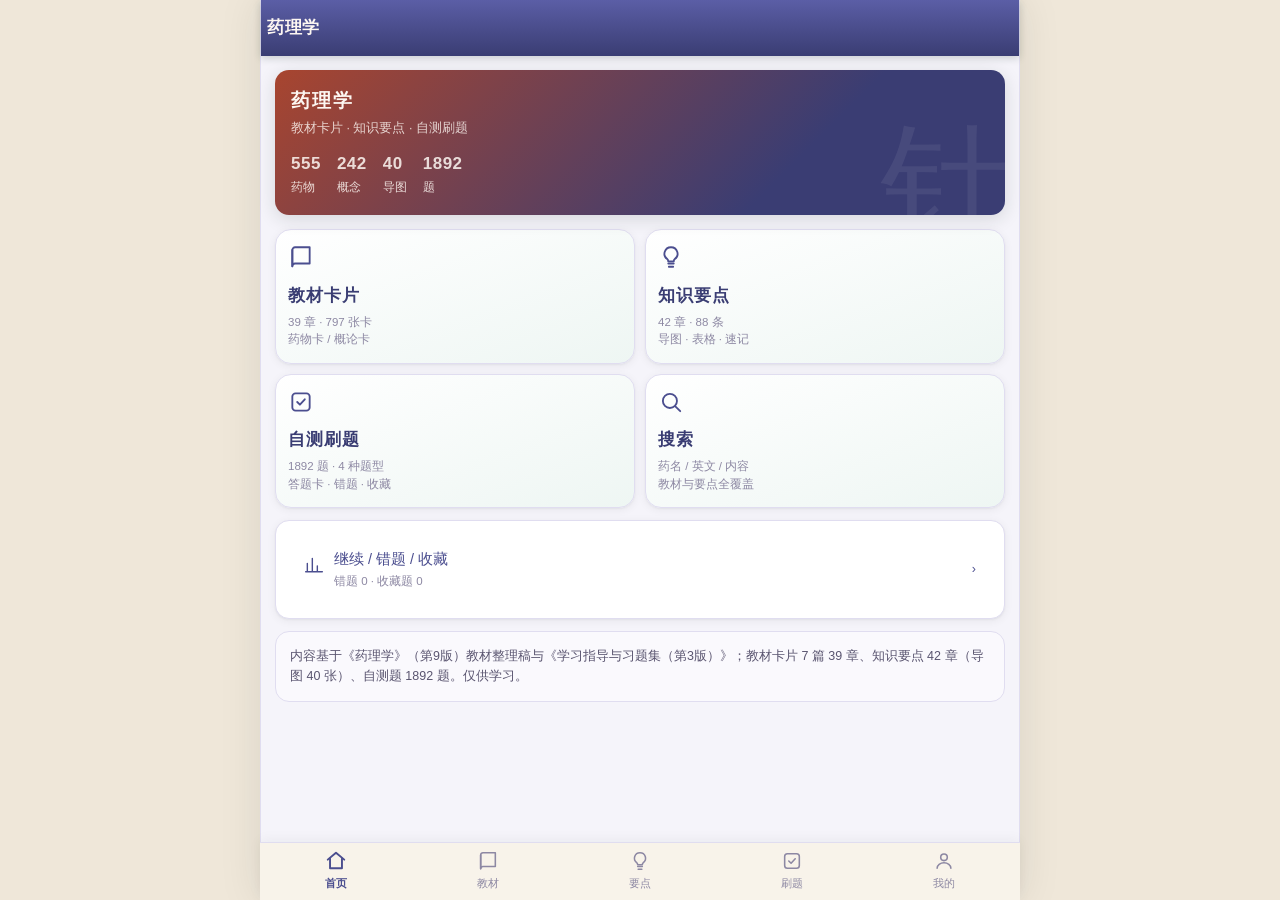
==== index.html @ 5fdecfc0 "药理学 v1.0.0：教材卡片 922 条 + 知识要点（40 导图/41 表）+ 自测刷题 1892 题" ====
<!DOCTYPE html>
<html lang="zh-CN">
<head>
<meta charset="utf-8">
<meta name="viewport" content="width=device-width,initial-scale=1,maximum-scale=1,user-scalable=no,viewport-fit=cover">
<meta name="theme-color" content="#4b4e8f">
<meta name="format-detection" content="telephone=no">
<meta name="description" content="药理学 · 教材卡片 / 知识要点 / 自测刷题（离线可用）">
<title>药理学</title>
<link rel="stylesheet" href="app.css">
<meta name="apple-mobile-web-app-capable" content="yes">
<meta name="apple-mobile-web-app-status-bar-style" content="default">
<meta name="apple-mobile-web-app-title" content="药理学">
<meta name="mobile-web-app-capable" content="yes">
<link rel="manifest" href="manifest.webmanifest">
<link rel="apple-touch-icon" sizes="180x180" href="icons/apple-touch-icon.png">
<link rel="icon" type="image/png" sizes="192x192" href="icons/icon-192.png">
</head>
<body>
<div id="app">
  <header id="hd"></header>
  <main id="main"><div class="empty">载入中…</div></main>
  <nav id="tabbar"></nav>
</div>
<div id="toast" aria-live="polite"></div>
<div id="dialog"></div>
<script src="js/version.js"></script>
<script src="data/material.js"></script>
<script src="data/kp.js"></script>
<script src="data/quiz.js"></script>
<script src="js/core.js"></script>
<script src="js/ui.js"></script>
<script src="js/cards.js"></script>
<script src="js/kpview.js"></script>
<script src="js/quizview.js"></script>
<script src="js/misc.js"></script>
<script src="js/boot.js"></script>
<script>
/* 药理学 · 注册 Service Worker（离线可用；失败不影响已缓存资源） */
(function () {
  if (!('serviceWorker' in navigator)) return;
  window.addEventListener('load', function () {
    navigator.serviceWorker.register('sw.js', { scope: './' }).catch(function () {});
  });
})();
</script>
</body>
</html>
---- app.css ----
/* 中药学 · 宣纸米色 + 赭石棕 主题 */
:root{
  --paper:#f5f4fa; --paper-2:#eceafa; --paper-3:#dcd9ef;
  --card:#ffffff; --card-2:#faf9fd;
  --ink:#221f33; --ink-2:#5a5570; --ink-3:#8d88a3;
  --brown:#4b4e8f; --brown-d:#3a3d73; --brown-l:#9d9fca;
  --red:#a8382f; --red-l:#d08b80;
  --green:#2f7d4e; --green-l:#e4efe4;
  --blue:#4b4e8f; --blue-l:#eeecfa;
  --line:#e0ddf0; --line-2:#cfcbe4;
  --sd:0 1px 2px rgba(27,42,38,.05), 0 2px 10px rgba(27,42,38,.06);
  --sd-2:0 4px 18px rgba(27,42,38,.14);
  --r:14px; --r-s:10px;
  --hd:56px; --tab:58px;
}
*{box-sizing:border-box;-webkit-tap-highlight-color:transparent}
html,body{margin:0;padding:0;height:100%}
body{
  background:var(--paper-2); color:var(--ink);
  font-family:-apple-system,BlinkMacSystemFont,"PingFang SC","Hiragino Sans GB","Microsoft YaHei","Source Han Sans SC",sans-serif;
  font-size:15px; line-height:1.65; -webkit-text-size-adjust:100%;
  overscroll-behavior-y:none;
}
.serif{font-family:"Songti SC","STSong","Noto Serif SC",Georgia,serif}
#app{
  position:relative; max-width:760px; margin:0 auto; min-height:100%;
  background:var(--paper); box-shadow:0 0 40px rgba(27,42,38,.10);
  display:flex; flex-direction:column;
}
/* ---------- 头部 ---------- */
#hd{
  position:sticky; top:0; z-index:30; height:var(--hd);
  display:flex; align-items:center; gap:6px; padding:0 10px 0 6px;
  background:linear-gradient(180deg,#5b5ea6,#3a3d73);
  color:#fdf7f2; box-shadow:0 2px 8px rgba(18,38,32,.20);
  padding-top:env(safe-area-inset-top);
  height:calc(var(--hd) + env(safe-area-inset-top));
}
#hd .hd-title{font-size:17px; font-weight:600; letter-spacing:.5px; flex:1; min-width:0;
  overflow:hidden; text-overflow:ellipsis; white-space:nowrap}
#hd .hd-title small{font-weight:400; opacity:.75; font-size:12px; margin-left:6px}
.hd-btn{
  flex:0 0 auto; height:36px; min-width:36px; padding:0 10px; border:0; border-radius:9px;
  background:rgba(255,255,255,.14); color:#fff; font-size:14px; display:inline-flex;
  align-items:center; justify-content:center; gap:4px; cursor:pointer;
}
.hd-btn:active{background:rgba(255,255,255,.26)}
.hd-btn svg{width:18px;height:18px;fill:none;stroke:currentColor;stroke-width:1.9;stroke-linecap:round;stroke-linejoin:round}
/* ---------- 主体 ---------- */
#main{
  flex:1; padding:14px 14px calc(var(--tab) + env(safe-area-inset-bottom) + 22px);
  min-height:calc(100vh - var(--hd) - var(--tab));
}
#main.has-bar{padding-bottom:calc(var(--tab) + env(safe-area-inset-bottom) + 78px)}
/* ---------- 底部导航 ---------- */
#tabbar{
  position:fixed; left:50%; transform:translateX(-50%); bottom:0; z-index:40;
  width:100%; max-width:760px; height:calc(var(--tab) + env(safe-area-inset-bottom));
  padding-bottom:env(safe-area-inset-bottom);
  display:flex; background:rgba(248,243,234,.97); backdrop-filter:blur(8px);
  border-top:1px solid var(--line); box-shadow:0 -2px 12px rgba(27,42,38,.05);
}
#tabbar a{
  flex:1; display:flex; flex-direction:column; align-items:center; justify-content:center;
  gap:2px; text-decoration:none; color:var(--ink-3); font-size:11px; letter-spacing:.3px;
}
#tabbar a svg{width:22px;height:22px;fill:none;stroke:currentColor;stroke-width:1.7;stroke-linecap:round;stroke-linejoin:round}
#tabbar a.on{color:var(--brown); font-weight:600}
#tabbar a.on svg{stroke-width:2.1}
/* ---------- 通用 ---------- */
svg{flex:0 0 auto; overflow:visible}
.notice .nt svg{width:16px;height:16px;fill:none;stroke:currentColor;stroke-width:1.8;stroke-linecap:round}
.list .li > span svg{width:20px;height:20px;fill:none;stroke:currentColor;stroke-width:1.7;stroke-linecap:round;stroke-linejoin:round}
.btn svg{width:17px;height:17px;fill:none;stroke:currentColor;stroke-width:1.8;stroke-linecap:round;stroke-linejoin:round}
.card{background:var(--card); border:1px solid var(--line); border-radius:var(--r); box-shadow:var(--sd); padding:14px; margin-bottom:12px}
.card.flat{box-shadow:none; background:var(--card-2)}
.row{display:flex; align-items:center; gap:10px}
.row.between{justify-content:space-between}
.row.wrap{flex-wrap:wrap}
.grow{flex:1; min-width:0}
.muted{color:var(--ink-2)}
.dim{color:var(--ink-3)}
.small{font-size:12.5px}
.tiny{font-size:11.5px}
.b{font-weight:600}
.center{text-align:center}
.mt0{margin-top:0}.mt6{margin-top:6px}.mt10{margin-top:10px}.mt14{margin-top:14px}.mt18{margin-top:18px}
.mb0{margin-bottom:0}.mb6{margin-bottom:6px}.mb10{margin-bottom:10px}
.hr{height:1px;background:var(--line);margin:12px 0;border:0}
.empty{padding:44px 16px; text-align:center; color:var(--ink-3); font-size:14px}
.empty .em-ico{font-size:30px; opacity:.5; display:block; margin-bottom:8px}
h1,h2,h3,h4{margin:0 0 8px; line-height:1.35}
h1{font-size:20px}h2{font-size:17px}h3{font-size:15.5px}h4{font-size:14px}
p{margin:0 0 8px}
a{color:var(--brown); text-decoration:none}
/* 按钮 */
.btn{
  display:inline-flex; align-items:center; justify-content:center; gap:5px;
  height:42px; padding:0 18px; border-radius:11px; border:1px solid var(--line-2);
  background:var(--card); color:var(--ink); font-size:15px; font-weight:500;
  cursor:pointer; user-select:none; font-family:inherit;
}
.btn:active{transform:scale(.985); background:var(--card-2)}
.btn.primary{background:linear-gradient(180deg,#5b5ea6,#4b4e8f); border-color:#2f3260; color:#fff}
.btn.primary:active{background:#3a3d73}
.btn.danger{color:var(--red); border-color:#e6c6c0; background:#f8f1f0}
.btn.ghost{background:transparent; border-color:transparent; color:var(--brown)}
.btn.block{width:100%}
.btn.sm{height:34px; padding:0 12px; font-size:13.5px; border-radius:9px}
.btn.xs{height:28px; padding:0 9px; font-size:12.5px; border-radius:8px}
.btn[disabled]{opacity:.45; pointer-events:none}
.btn.on{background:var(--brown); color:#fff; border-color:var(--brown-d)}
/* 标签/胶囊 */
.chip{display:inline-flex; align-items:center; gap:4px; height:26px; padding:0 10px; border-radius:20px;
  background:var(--paper-2); border:1px solid var(--line); color:var(--brown-d); font-size:12.5px}
.chip.solid{background:#eeecfa; border-color:#d3cfe8}
.chip.gray{color:var(--ink-2); background:var(--paper-2)}
.chip.on{background:var(--brown); border-color:var(--brown-d); color:#fff}
.badge{display:inline-block; min-width:18px; height:18px; line-height:18px; padding:0 5px; border-radius:9px;
  background:var(--brown); color:#fff; font-size:11px; text-align:center}
.badge.gray{background:var(--line-2); color:var(--ink-2)}
/* 分段控件 */
.seg{display:flex; background:var(--paper-2); border:1px solid var(--line); border-radius:11px; padding:3px; gap:3px}
.seg button{flex:1; height:36px; border:0; border-radius:8px; background:transparent; color:var(--ink-2);
  font-size:14px; font-family:inherit; cursor:pointer}
.seg button.on{background:var(--card); color:var(--brown-d); font-weight:600; box-shadow:0 1px 4px rgba(90,70,40,.12)}
/* 表单 */
.field{margin-bottom:12px}
.field > label{display:block; font-size:13px; color:var(--ink-2); margin-bottom:5px}
.input, textarea.input{
  width:100%; border:1px solid var(--line-2); border-radius:10px; background:var(--card);
  padding:10px 12px; font-size:15px; color:var(--ink); font-family:inherit; line-height:1.6;
  outline:none; -webkit-appearance:none;
}
.input:focus, textarea.input:focus{border-color:var(--brown-l); box-shadow:0 0 0 3px rgba(63,125,111,.15)}
textarea.input{resize:vertical; min-height:88px}
.searchbox{position:relative}
.searchbox .input{padding-left:38px; height:44px}
.searchbox .s-ico{position:absolute; left:12px; top:12px; width:20px; height:20px;
  fill:none; stroke:var(--ink-3); stroke-width:1.9; stroke-linecap:round}
/* 开关 */
.switch{position:relative; width:46px; height:27px; flex:0 0 auto}
.switch input{position:absolute; opacity:0; width:0; height:0}
.switch .sl{position:absolute; inset:0; background:var(--line-2); border-radius:20px; transition:.18s}
.switch .sl:before{content:""; position:absolute; width:21px; height:21px; left:3px; top:3px;
  background:#fff; border-radius:50%; transition:.18s; box-shadow:0 1px 3px rgba(0,0,0,.18)}
.switch input:checked + .sl{background:var(--brown)}
.switch input:checked + .sl:before{transform:translateX(19px)}
/* 复选 */
.ck{display:inline-flex; align-items:center; gap:7px; cursor:pointer; user-select:none}
.ck input{width:18px; height:18px; accent-color:var(--brown); margin:0}
/* 列表 */
.list{background:var(--card); border:1px solid var(--line); border-radius:var(--r); overflow:hidden}
.list .li{display:flex; align-items:center; gap:10px; padding:13px 14px; border-bottom:1px solid var(--line);
  background:var(--card); cursor:pointer}
.list .li:last-child{border-bottom:0}
.list .li:active{background:var(--card-2)}
.list .li .li-t{flex:1; min-width:0}
.list .li .li-t .t{font-size:15px}
.list .li .li-t .s{font-size:12px; color:var(--ink-3); margin-top:1px}
.list .li .arrow{color:var(--line-2); font-size:18px}
/* 目录 */
.chap{margin-bottom:10px; border:1px solid var(--line); border-radius:var(--r); background:var(--card); overflow:hidden}
.chap-hd{display:flex; align-items:center; gap:9px; padding:12px 13px; cursor:pointer; background:var(--card-2)}
.chap-hd .cn{font-size:15px; font-weight:600; color:var(--brown-d); flex:1}
.chap-hd .caret{width:16px;height:16px;stroke:var(--ink-3);fill:none;stroke-width:2;stroke-linecap:round;stroke-linejoin:round;transition:.16s}
.chap.open .caret{transform:rotate(90deg)}
.chap-bd{display:none; padding:4px 0 8px}
.chap.open .chap-bd{display:block}
.sec{padding:6px 13px 2px}
.sec-t{font-size:12.5px; color:var(--ink-3); padding:5px 0 4px; letter-spacing:.4px}
.dr{display:flex; align-items:center; gap:8px; padding:9px 12px; margin:1px 8px; border-radius:9px; cursor:pointer}
.dr:active{background:var(--paper-2)}
.dr .nm{font-size:15.5px; font-family:"Songti SC","STSong","Noto Serif SC",serif; letter-spacing:.5px}
.dr.attach{padding-left:26px}
.dr.attach .nm{font-size:14.5px; color:var(--ink-2)}
.dr .flags{margin-left:auto; display:flex; gap:5px; align-items:center; font-size:11px; color:var(--ink-3)}
.dr .flag{font-size:11.5px}
.dr.hid .nm{text-decoration:line-through; color:var(--ink-3)}
.dr.sel{background:#efedfb}
.dr .ck input{width:17px;height:17px}
/* 卡片正文 */
.drug-title{display:flex; align-items:baseline; gap:8px; flex-wrap:wrap}
.drug-title .n{font-size:26px; font-family:"Songti SC","STSong","Noto Serif SC",serif; font-weight:600; letter-spacing:2px}
.drug-title .p{font-size:13px; color:var(--ink-3)}
.sec-block{margin-top:14px}
.sec-label{display:flex; align-items:center; gap:7px; font-size:13px; color:var(--brown);
  font-weight:600; letter-spacing:1px; margin-bottom:6px}
.sec-label:before{content:""; width:3px; height:13px; border-radius:2px; background:var(--brown-l)}
.sec-body{font-size:15.5px; line-height:1.85; color:var(--ink)}
.eff-wrap{display:flex; flex-wrap:wrap; gap:7px}
.eff{background:#f7ebe5; border:1px solid #e6cec4; color:#3a3d73; border-radius:8px; padding:4px 10px; font-size:14.5px}
.app-item{margin-bottom:10px}
.app-t{font-weight:600; color:var(--brown-d); font-size:15px; margin-bottom:2px}
.app-d{font-size:14.6px; line-height:1.8; color:var(--ink); text-align:justify}
.app-tail{font-size:14.4px; line-height:1.8; color:var(--ink-2); margin-top:6px; padding-left:10px; border-left:2px solid var(--line)}
.note-inline{background:#fdf8e9; border:1px solid #e8dcb8; border-radius:10px; padding:10px 12px; color:#6b5420; font-size:13.6px}
.tag-row{display:flex; flex-wrap:wrap; gap:6px}
/* 卡片底部操作 */
.act-row{display:grid; grid-template-columns:repeat(5,1fr); gap:8px; margin-top:16px}
.act{display:flex; flex-direction:column; align-items:center; gap:4px; padding:10px 2px; border:1px solid var(--line);
  border-radius:11px; background:var(--card); color:var(--ink-2); font-size:11.5px; cursor:pointer}
.act:active{background:var(--card-2)}
.act svg{width:20px;height:20px;fill:none;stroke:currentColor;stroke-width:1.8;stroke-linecap:round;stroke-linejoin:round}
.act.on{color:var(--brown); border-color:var(--brown-l); background:#f8ede8}
.act.on svg{stroke:var(--brown)}
.act.red{color:var(--red)}
.pager{display:flex; align-items:center; gap:10px; margin-top:14px}
.pager .btn{flex:1}
.pager .pc{font-size:12px; color:var(--ink-3); min-width:74px; text-align:center}
/* 浮动操作条 */
.fbar{position:fixed; left:50%; transform:translateX(-50%); bottom:calc(var(--tab) + env(safe-area-inset-bottom));
  width:100%; max-width:760px; z-index:35; padding:8px 12px;
  background:rgba(248,243,234,.98); border-top:1px solid var(--line); box-shadow:0 -3px 12px rgba(70,35,20,.07);
  display:flex; gap:8px; align-items:center}
/* 练习 */
.qhead{display:flex; align-items:center; gap:10px; margin-bottom:12px}
.progress{flex:1; height:7px; border-radius:6px; background:var(--paper-3); overflow:hidden}
.progress i{display:block; height:100%; background:linear-gradient(90deg,#d08b6f,#9e3d2f); border-radius:6px; transition:.2s}
.pbar-txt{font-size:12px; color:var(--ink-2); min-width:56px; text-align:right}
.qname{font-size:30px; font-family:"Songti SC","STSong","Noto Serif SC",serif; letter-spacing:3px; text-align:center; margin:10px 0 4px}
.qmeta{text-align:center; font-size:12.5px; color:var(--ink-3); margin-bottom:14px}
.ansbox{background:#f8f1e2; border:1px dashed var(--line-2); border-radius:12px; padding:12px 14px}
.ansbox.ok{background:var(--green-l); border-color:#b9d8bb}
.ansbox .al{font-size:12px; color:var(--green); font-weight:600; margin-bottom:6px; letter-spacing:.5px}
.opt{display:flex; gap:10px; align-items:flex-start; padding:12px 13px; border:1px solid var(--line);
  border-radius:11px; background:var(--card); margin-bottom:9px; cursor:pointer; font-size:15px; line-height:1.6}
.opt:active{background:var(--card-2)}
.opt .oi{flex:0 0 auto; width:22px; height:22px; border-radius:50%; border:1.6px solid var(--line-2);
  color:var(--ink-3); font-size:12.5px; display:flex; align-items:center; justify-content:center; margin-top:1px}
.opt.sel{border-color:var(--brown); background:#f8ebe6}
.opt.sel .oi{background:var(--brown); border-color:var(--brown); color:#fff}
.opt.right{border-color:#86c49a; background:var(--green-l)}
.opt.right .oi{background:var(--green); border-color:var(--green); color:#fff}
.opt.wrong{border-color:#d9a79f; background:#fbf1ef}
.opt.wrong .oi{background:var(--red); border-color:var(--red); color:#fff}
.opt.lock{pointer-events:none}
.opt .ot{flex:1}
/* 首页 */
.hero{position:relative; overflow:hidden; border-radius:var(--r); padding:18px 16px;
  background:linear-gradient(135deg,#a8452f,#3a3d73 70%); color:#fdf7f2; box-shadow:var(--sd-2); margin-bottom:14px}
.hero:after{content:"针"; position:absolute; right:-6px; bottom:-34px; font-size:130px;
  font-family:"Songti SC","STSong",serif; color:rgba(255,255,255,.07); line-height:1}
.hero h1{font-size:19px; letter-spacing:2px; margin-bottom:4px; font-family:"Songti SC","STSong",serif}
.hero p{font-size:12.5px; opacity:.8; margin:0}
.hero .mini{margin-top:12px; display:flex; gap:16px; font-size:11.5px; opacity:.85}
.hero .mini b{display:block; font-size:17px; font-weight:600; opacity:1; letter-spacing:.5px}
.notice{background:#eef6f3; border:1px solid #d3cfe8; border-radius:var(--r); padding:12px 14px; margin-bottom:14px}
.notice .nt{display:flex; align-items:center; gap:6px; font-size:12.5px; color:#3a3d73; font-weight:600; margin-bottom:5px}
.notice .nb{font-size:13.2px; color:#3b3660; line-height:1.7}
.grid2{display:grid; grid-template-columns:1fr 1fr; gap:10px}
.tile{position:relative; background:var(--card); border:1px solid var(--line); border-radius:13px;
  padding:14px 13px; box-shadow:var(--sd); cursor:pointer; overflow:hidden}
.tile:active{background:var(--card-2)}
.tile .tt{font-size:15.5px; font-weight:600; color:var(--brown-d)}
.tile .ts{font-size:11.8px; color:var(--ink-3); margin-top:3px}
.tile .ti{position:absolute; right:10px; top:12px; font-size:20px; opacity:.35}
.stat-row{display:flex; gap:8px; margin-bottom:14px}
.stat{flex:1; background:var(--card); border:1px solid var(--line); border-radius:11px; padding:10px 6px; text-align:center}
.stat b{display:block; font-size:18px; color:var(--brown-d); letter-spacing:.5px}
.stat span{font-size:11px; color:var(--ink-3)}
/* 弹窗 */
#dialog{position:fixed; inset:0; z-index:80; display:none; align-items:center; justify-content:center;
  background:rgba(40,22,14,.46); padding:24px}
#dialog.on{display:flex}
.dlg{width:100%; max-width:340px; background:var(--card); border-radius:16px; box-shadow:0 12px 40px rgba(18,34,29,.32);
  padding:20px 18px 14px; animation:pop .16s ease-out}
@keyframes pop{from{transform:scale(.94); opacity:.4}to{transform:scale(1); opacity:1}}
.dlg h3{font-size:16.5px; margin-bottom:8px; color:var(--brown-d)}
.dlg .dtxt{font-size:14px; color:var(--ink-2); line-height:1.7; margin-bottom:14px; white-space:pre-wrap}
.dlg .dact{display:flex; gap:8px}
.dlg .dact .btn{flex:1; height:40px; font-size:14.5px}
#toast{position:fixed; left:50%; bottom:calc(var(--tab) + env(safe-area-inset-bottom) + 26px);
  transform:translateX(-50%) translateY(10px); z-index:90; background:rgba(52,26,18,.93); color:#fff;
  font-size:13.5px; padding:9px 16px; border-radius:20px; opacity:0; transition:.2s; pointer-events:none;
  max-width:82%; text-align:center}
#toast.on{opacity:1; transform:translateX(-50%) translateY(0)}
/* 打赏 */
.tip-text{font-size:15.5px; line-height:2; color:#5b4630; text-align:justify;
  background:#fbf5e8; border:1px solid #e8d9bb; border-radius:var(--r); padding:16px 15px}
.qr-wrap{margin-top:16px; text-align:center}
.qr-wrap img{width:min(78%,320px); border-radius:12px; border:1px solid var(--line); background:#fff; box-shadow:var(--sd)}
/* 折叠段 */
.acc{border:1px solid var(--line); border-radius:var(--r); background:var(--card); margin-bottom:10px; overflow:hidden}
.acc-hd{display:flex; align-items:center; gap:8px; padding:12px 13px; cursor:pointer; background:var(--card-2); font-size:14.5px; font-weight:600; color:var(--brown-d)}
.acc-bd{display:none; padding:12px 14px; font-size:14.4px; line-height:1.85; color:var(--ink)}
.acc.open .acc-bd{display:block}
@media (min-width:761px){
  body{background:#efe7d9}
  #app{border-left:1px solid var(--line); border-right:1px solid var(--line)}
}

/* 卡片分页阅读 */
.cpager{display:flex; align-items:center; gap:8px; background:var(--paper-2); border:1px solid var(--line);
  border-radius:10px; padding:6px 8px; margin-top:14px}
.cpager .cpt{flex:1; text-align:center; font-size:12px; color:var(--ink-2)}

/* ===== 方剂学专有样式 ===== */
.act-row.six{grid-template-columns:repeat(3,1fr)}
.fx-compo{font-size:15.5px; line-height:1.9; color:var(--ink)}
.fx-song{font-family:"Songti SC","STSong","Noto Serif SC",serif; font-size:16.5px; line-height:1.95; color:#3a3d73;
  background:#eef6f3; border:1px dashed #d3cfe8; border-radius:10px; padding:10px 12px}
.fx-func{font-size:15px; color:#3a3d73; font-weight:600}
.fx-ind{font-size:15px; line-height:1.85; margin-bottom:6px}
.fx-apply{font-size:14.4px; line-height:1.85; color:var(--ink-2); margin-bottom:6px}
.fx-role{display:flex; gap:10px; margin-bottom:10px; align-items:flex-start}
.fx-badge{flex:0 0 auto; width:26px; height:26px; border-radius:8px; background:#eeecfa; color:#3a3d73;
  font-weight:700; font-size:14px; display:flex; align-items:center; justify-content:center; border:1px solid #d3cfe8}
.fx-role-body{flex:1; min-width:0}
.fx-line{font-size:14.6px; line-height:1.85; margin-bottom:4px}
.fx-line b{color:#3a3d73; font-weight:600}
.fx-peiwu,.fx-zongkuo{color:var(--ink-2); padding-left:10px; border-left:2px solid var(--line)}
.fx-tag{display:inline-block; font-size:11.5px; color:#3a3d73; background:#eeecfa; border-radius:6px;
  padding:0 6px; margin-right:6px; border:1px solid #d3cfe8}
.fx-note{font-size:13.8px; color:#7a5a2e; background:#fdf8e9; border:1px solid #e8dcb8; border-radius:9px; padding:9px 11px; line-height:1.75}
.fx-plain{margin-top:8px}
.fx-diff{font-size:14.5px; line-height:1.85; color:var(--ink); margin-bottom:8px}
.fx-diffbox{margin-bottom:12px; padding-bottom:10px; border-bottom:1px dashed var(--line)}
.fx-diffbox:last-child{border-bottom:0; padding-bottom:0; margin-bottom:0}
.fx-difftt{font-weight:600; color:#3a3d73; font-size:14.8px; margin-bottom:3px}
.fx-difftx{font-size:14.2px; line-height:1.82; color:var(--ink)}
.tc-sub{margin-bottom:16px; padding-bottom:12px; border-bottom:1px dashed var(--line)}
.tc-sub:last-child{border-bottom:0}
.tc-sub-hd{font-size:14.5px; font-weight:600; color:#3a3d73; margin-bottom:8px}
.opt-chip{display:inline-flex; align-items:center; height:38px; padding:0 14px; margin:0 8px 8px 0;
  border:1px solid var(--line); border-radius:10px; background:var(--card); color:var(--ink); font-size:14.5px; cursor:pointer}
.opt-chip.sel{border-color:var(--brown); background:#f8ebe6; color:#3a3d73; font-weight:600}
.opt-chip.right{border-color:#86c49a; background:var(--green-l); color:#245c3b}
.opt-chip.wrong{border-color:#d9a79f; background:#fbf1ef; color:#8a3b3b}
.opt-chip.lock{pointer-events:none}
.cmp-slot{border:1px dashed var(--line-2); border-radius:12px; padding:12px 14px; background:var(--card); margin-bottom:10px}
.cmp-slot .cs-t{font-size:12px; color:var(--ink-3); margin-bottom:6px}
.cmp-slot .cs-n{font-size:18px; font-family:"Songti SC","STSong",serif; color:#3a3d73; font-weight:600}
.cmp-sel{width:100%; margin-top:8px; height:42px; border:1px solid var(--line-2); border-radius:10px;
  background:var(--card); font-size:15px; padding:0 10px; color:var(--ink); font-family:inherit}
.cmp-res{margin-top:6px}
.cmp-sec{margin-bottom:12px}
.cmp-lab{font-size:12.5px; color:var(--ink-3); margin-bottom:6px; letter-spacing:.4px}

/* ===== 首页公告折叠 ===== */
.notice .nt{cursor:pointer; user-select:none}
.notice .nb{display:none}
.notice.open .nb{display:block; margin-top:6px}
.notice .ann-tog{font-size:12px; color:var(--ink-3); font-weight:400; margin-left:auto}
.notice .ann-caret{display:inline-flex; width:14px; height:14px; margin-left:4px; transition:transform .18s}
.notice .ann-caret svg{width:14px; height:14px; stroke:var(--ink-3)}
.notice.open .ann-caret{transform:rotate(90deg)}

/* ===== 组成对比：可搜索选择 ===== */
.cmp-slot.on{border-color:var(--brown); box-shadow:0 0 0 3px rgba(63,125,111,.10)}
.cs-pick{display:flex; align-items:center; gap:10px; margin-top:6px; cursor:pointer}
.cs-pick .cs-n{font-size:17px; font-family:"Songti SC","STSong",serif; color:#3a3d73; font-weight:600; flex:1; min-width:0;
  overflow:hidden; text-overflow:ellipsis; white-space:nowrap}
.cs-pick .cs-btn{flex:0 0 auto; font-size:12.5px; color:var(--ink-3); border:1px solid var(--line-2);
  border-radius:8px; padding:3px 9px; background:var(--card)}
.cs-pick:active .cs-btn{border-color:var(--brown-l)}
.pick-list{max-height:52vh; overflow:auto; -webkit-overflow-scrolling:touch; border:1px solid var(--line);
  border-radius:12px; background:var(--card)}
.pick-item{display:flex; align-items:center; gap:8px; padding:11px 13px; border-bottom:1px solid var(--line); cursor:pointer}
.pick-item:last-child{border-bottom:0}
.pick-item:active{background:var(--paper-2)}
.pick-item .pi-n{font-size:15.5px; color:var(--ink); font-family:"Songti SC","STSong",serif; font-weight:600; flex:0 0 auto; max-width:62%;
  overflow:hidden; text-overflow:ellipsis; white-space:nowrap}
.pick-item .pi-s{font-size:12px; color:var(--ink-3); flex:1; min-width:0; overflow:hidden; text-overflow:ellipsis; white-space:nowrap; text-align:right}

/* =================================================================
 *  中医内科学：5 页卡片 / 表格 / 练习 / 首页（2026-11-21）
 * ================================================================= */
.card-main{padding:12px 12px 10px}
.ct-hd{display:flex;align-items:baseline;gap:8px;margin:2px 2px 8px;flex-wrap:wrap}
.ct-name{font-family:"Songti SC","STSong","Noto Serif SC",serif;font-size:21px;font-weight:700;color:var(--brown-d);letter-spacing:1px}
.ct-sub{font-size:12px;color:var(--ink-3)}
.pg-tabs{display:flex;gap:4px;overflow-x:auto;-webkit-overflow-scrolling:touch;padding:2px 0 8px;border-bottom:1px solid var(--line)}
.pg-tab{flex:0 0 auto;display:inline-flex;align-items:center;gap:4px;border:1px solid var(--line);background:var(--card-2);color:var(--ink-2);border-radius:20px;padding:5px 9px;font-size:11.5px;cursor:pointer;font:inherit}
.pg-tab.on{background:var(--brown);border-color:var(--brown-d);color:#fff;font-weight:600}
.pg-i{width:16px;height:16px;border-radius:50%;background:rgba(0,0,0,.06);display:inline-flex;align-items:center;justify-content:center;font-size:10.5px}
.pg-tab.on .pg-i{background:rgba(255,255,255,.22)}
.ct-body{padding-top:6px}
.sec{margin:4px 0 14px}
.sec-h{font-size:14px;font-weight:700;color:var(--brown-d);margin:0 0 6px;padding-left:8px;border-left:3px solid var(--brown-l)}
.rich p{margin:0 0 8px}
.rich-b{font-weight:700;color:var(--brown-d);margin:10px 0 4px;font-size:14.5px}
.rich-ul{margin:4px 0 10px;padding-left:20px}
.rich-ul li{margin:2px 0}
.rich-ol{margin:4px 0 10px}
.ol-i{display:flex;gap:6px;margin:3px 0}
.ol-n{flex:0 0 auto;color:var(--brown);font-weight:600;min-width:18px}
.rich blockquote{margin:8px 0;padding:8px 12px;border-left:3px solid var(--brown-l);background:var(--card-2);color:var(--ink-2);font-size:13.5px;border-radius:0 8px 8px 0}
.rich-h{font-weight:700;color:var(--brown-d);margin:12px 0 6px;font-size:15px}
.rich-h.lv6{font-size:14px;margin-left:4px;padding-left:8px;border-left:3px solid var(--line-2)}
/* 表格：窄屏横向滚动，单元格自动换行（不得截断） */
.tbl-wrap{overflow-x:auto;-webkit-overflow-scrolling:touch;margin:6px 0 10px;border:1px solid var(--line);border-radius:10px}
.tbl-cap{font-size:12.5px;color:var(--ink-2);margin:10px 0 4px;font-weight:600}
.rich table{width:100%;border-collapse:collapse;font-size:12.5px;line-height:1.55}
.rich th,.rich td{border:1px solid var(--line);padding:6px 8px;text-align:left;vertical-align:top;white-space:normal;word-break:break-word}
.rich th{background:var(--card-2);color:var(--ink);font-weight:600}
.rich td.fc{background:#fdfcff;font-weight:600}
.rich tbody tr:nth-child(even) td{background:#fbfaff}
.rich th:empty:before{content:"\00a0"}
.fl{color:var(--brown-d);font-weight:600}
/* 证治分类 */
.syn{border:1px solid var(--line);border-radius:11px;margin:8px 0;overflow:hidden;background:var(--card)}
.syn-h{display:flex;align-items:center;gap:8px;padding:8px 10px;background:var(--card-2)}
.syn-n{width:20px;height:20px;border-radius:6px;background:var(--brown);color:#fff;font-size:11.5px;display:inline-flex;align-items:center;justify-content:center;flex:0 0 auto}
.syn-t{font-weight:600;color:var(--brown-d);font-size:14.5px}
.syn-b{padding:8px 10px 2px}
.syn-b p{margin:0 0 6px;font-size:13.5px;line-height:1.7}
.syn-b .fj{color:var(--ink-2);font-size:12.8px;background:var(--card-2);padding:7px 9px;border-radius:8px}
.grp{margin:14px 2px 4px;font-weight:700;color:var(--brown-d);font-size:13.5px;padding-left:8px;border-left:3px solid var(--brown)}
/* 附病入口 */
.att-list{display:flex;flex-direction:column;gap:6px}
.att-link{display:flex;align-items:center;justify-content:space-between;border:1px solid var(--line);border-radius:10px;padding:10px 12px;text-decoration:none;color:var(--ink);background:var(--card-2)}
.att-link .at-nm{font-weight:600}
.at-go{color:var(--brown);font-size:12.5px}
/* 页内翻页 + 病证切换 */
.pager{display:flex;align-items:center;gap:10px;margin-top:10px;padding-top:10px;border-top:1px dashed var(--line)}
.pager .btn{flex:1}
.pg-now{font-size:12px;color:var(--ink-3);min-width:80px;text-align:center}
.pager-row{display:flex;gap:8px;margin:10px 2px 0}
.pager-row .btn{flex:1;height:40px}
/* 卡片内面板（笔记/收藏/编辑/隐藏，非弹窗） */
.panel{border:1px solid var(--line-2);border-radius:12px;background:var(--card-2);padding:10px;margin-top:10px}
.p-hd{display:flex;align-items:center;justify-content:space-between;font-weight:700;color:var(--brown-d);margin-bottom:8px}
.p-ft{display:flex;gap:8px;justify-content:flex-end;margin-top:8px}
.textarea{width:100%;min-height:96px;border:1px solid var(--line-2);border-radius:10px;padding:9px 10px;font:inherit;font-size:13.5px;line-height:1.6;background:var(--card);color:var(--ink);resize:vertical;box-sizing:border-box}
.textarea:focus{outline:none;border-color:var(--brown-l);box-shadow:0 0 0 3px rgba(63,125,111,.12)}
.ef{margin:0 0 8px}
.ef label{display:block;font-size:12px;color:var(--ink-3);margin:0 0 3px}
.ef .input{width:100%}
.sy-ed{border:1px solid var(--line);border-radius:10px;padding:6px 8px;margin:6px 0;background:var(--card)}
.sy-ed summary{cursor:pointer;font-weight:600;font-size:13px;color:var(--brown-d)}
.chip.cn-chip{margin-left:6px;height:20px;font-size:11px;padding:0 6px}
/* 首页公告（默认折叠） */
.announce{background:var(--card);border:1px solid var(--line);border-radius:var(--r);margin-bottom:12px;overflow:hidden}
.ann-hd{display:flex;align-items:center;gap:8px;width:100%;border:0;background:var(--card-2);padding:11px 13px;cursor:pointer;font:inherit}
.ann-ic{width:20px;height:20px;border-radius:6px;background:var(--brown);color:#fff;font-size:11px;display:inline-flex;align-items:center;justify-content:center}
.ann-t{font-weight:600;color:var(--brown-d);flex:1;text-align:left;font-size:14px}
.ann-x{font-size:12px;color:var(--ink-3)}
.ann-bd{display:none;padding:10px 13px 12px}
.announce.open .ann-bd{display:block}
.ann-i{display:flex;gap:6px;font-size:13px;color:var(--ink-2);line-height:1.65;margin:4px 0}
.ann-no{color:var(--brown);font-weight:600}
/* 首页入口 */
.entry-grid{display:grid;grid-template-columns:repeat(3,1fr);gap:8px;margin-bottom:12px}
.entry{display:flex;flex-direction:column;align-items:flex-start;gap:2px;background:var(--card);border:1px solid var(--line);border-radius:12px;padding:11px 10px;text-decoration:none;color:var(--ink)}
.entry:active{background:var(--card-2)}
.e-ic svg{width:20px;height:20px;fill:none;stroke:var(--brown);stroke-width:1.8;stroke-linecap:round;stroke-linejoin:round}
.e-t{font-size:13.5px;font-weight:600}
.e-s{font-size:10.5px;color:var(--ink-3);line-height:1.4}
/* 练习：首页 tile / 设置 / 默写 / 选择题 */
.tile-grid{display:grid;grid-template-columns:1fr 1fr;gap:10px;margin-bottom:12px}
.tile-grid .tile{padding:14px 12px;text-decoration:none;color:var(--ink);display:block}
.tile .t-ic{font-size:20px;color:var(--brown);margin-bottom:4px}
.tile .t-t{font-size:14.5px;font-weight:600;color:var(--brown-d)}
.tile .t-s{font-size:11.5px;color:var(--ink-3);margin-top:2px;line-height:1.5}
.pick-list{max-height:300px;overflow:auto;border:1px solid var(--line);border-radius:10px;padding:4px 0}
.pick{display:flex;align-items:center;gap:8px;padding:7px 10px;border-bottom:1px solid var(--line);font-size:14px;cursor:pointer}
.pick:last-child{border-bottom:0}
.pick input{width:17px;height:17px}
.pick .pk-nm{flex:1}
.sub-h{font-weight:700;color:var(--brown-d);margin:12px 0 6px;font-size:14px}
.mo-ta{min-height:110px}
.mo-syn{border:1px solid var(--line);border-radius:10px;padding:8px 10px;margin:8px 0;background:var(--card-2)}
.mo-syn-h{font-weight:600;color:var(--brown-d);margin-bottom:6px;font-size:13px}
.mo-row{display:flex;align-items:center;gap:8px;margin:5px 0}
.mo-row label{flex:0 0 62px;font-size:12.5px;color:var(--ink-2)}
.mo-row .input{flex:1}
.ans-box{margin-top:12px;border:1px solid var(--line-2);border-radius:12px;padding:10px;background:var(--card-2)}
.ans-h{font-weight:700;color:var(--brown-d);margin-bottom:6px}
.ans-sec{margin:6px 0}
.ans-t{font-weight:600;color:var(--ink);margin:6px 0 4px}
.ans-syn{border-top:1px dashed var(--line);padding:6px 0}
.as-nm{font-weight:600;color:var(--brown-d)}
.as-row{font-size:13px;line-height:1.6}
.as-more{margin-top:4px}
.as-more summary{cursor:pointer;font-size:12px;color:var(--brown)}
.q{border:1px solid var(--line);border-radius:11px;padding:10px;margin:10px 0;background:var(--card)}
.q-hd{display:flex;align-items:center;gap:8px;margin-bottom:6px;flex-wrap:wrap}
.q-nm{font-weight:700;color:var(--brown-d);font-size:15px}
.q-tag{display:inline-block;font-size:10.5px;color:#fff;background:var(--brown);border-radius:6px;padding:1px 6px;margin-right:6px;vertical-align:1px}
.q-stem{font-size:13.8px;line-height:1.65;margin-bottom:8px}
.q-quote{color:var(--ink-2)}
.q-opts{display:flex;flex-direction:column;gap:6px}
.q-opt{display:flex;gap:8px;align-items:flex-start;text-align:left;border:1px solid var(--line);border-radius:9px;background:var(--card);padding:8px 10px;font:inherit;font-size:13.3px;line-height:1.55;cursor:pointer;color:var(--ink)}
.q-opt[disabled]{opacity:.92;cursor:default}
.q-opt.chosen{border-color:var(--brown);background:#eef4f9}
.q-opt.right{border-color:var(--green);background:#eef7f0}
.q-opt.wrong{border-color:var(--red);background:#fbf1f0}
.q-lt{flex:0 0 auto;width:18px;height:18px;border-radius:50%;background:var(--card-2);border:1px solid var(--line-2);font-size:11px;display:inline-flex;align-items:center;justify-content:center;color:var(--ink-2)}
.q-opt.chosen .q-lt{background:var(--brown);border-color:var(--brown);color:#fff}
.q-opt.right .q-lt{background:var(--green);border-color:var(--green);color:#fff}
.q-opt.wrong .q-lt{background:var(--red);border-color:var(--red);color:#fff}
.q-ft{display:flex;justify-content:flex-end;margin-top:8px}
.q-res{margin-top:8px;font-size:13px;font-weight:600}
.q-res.ok{color:var(--green)}
.q-res.bad{color:var(--red)}
.pbar{height:6px;border-radius:4px;background:var(--paper-2);margin-top:7px;overflow:hidden}
.pbar i{display:block;height:100%;background:linear-gradient(90deg,#3d6f96,#2f5573);border-radius:4px;transition:width .25s}
.draft-row{display:flex;align-items:center;gap:8px;padding:8px 0;border-top:1px solid var(--line)}
.draft-row .d-t{font-weight:600;font-size:13.5px}
/* 收藏行 */
.fav-row{display:flex;align-items:center;gap:6px;padding:9px 2px;border-top:1px solid var(--line);text-decoration:none;color:var(--ink)}
.fav-row:first-of-type{border-top:0}
.fav-row .fav-nm{color:var(--ink);text-decoration:none;font-size:14.5px}
.fav-row .fav-nm:active{opacity:.7}
/* 打赏 */
.tip-card{padding:18px 16px;text-align:center}
.tip-t{font-size:14.5px;line-height:1.9;text-align:left;color:var(--ink);margin:0 0 6px}
.qr-wrap{margin:14px auto;width:200px;height:200px;border:1px solid var(--line);border-radius:12px;overflow:hidden;background:#fff}
.qr-img{width:100%;height:100%;object-fit:contain;display:block}
/* 我的 */
.me-card{display:flex;align-items:center;gap:12px}
.me-av{width:46px;height:46px;border-radius:12px;background:var(--brown);color:#fff;font-family:"Songti SC",serif;font-size:22px;display:flex;align-items:center;justify-content:center}
.me-nm{font-weight:700;font-size:16px;color:var(--brown-d)}
.li-ic svg{width:19px;height:19px;fill:none;stroke:var(--brown);stroke-width:1.7;stroke-linecap:round;stroke-linejoin:round}
.list .li .li-t{font-size:14.5px;font-weight:500;display:block}
.list .li .li-s{font-size:11.5px;color:var(--ink-3);display:block}
.list .li .grow{display:flex;flex-direction:column;min-width:0}
.tbl-wrap table{min-width:100%}
/* 练习选择题：证型分组标题 / 分隔线 */
.q-syn{display:flex;align-items:center;gap:8px;margin:16px 0 6px}
.q-syn-n{flex:0 0 auto;font-size:11px;color:#fff;background:var(--brown);border-radius:6px;padding:2px 7px;font-weight:600}
.q-syn-t{font-weight:700;color:var(--brown-d);font-size:14.5px}
.q-sep{border:0;border-top:1px dashed var(--line-2);margin:16px 0 0}

/* ================= 针灸学：双板块首页 / 腧穴卡 / 治疗单元 ================= */
.big-grid{display:grid;grid-template-columns:1fr 1fr;gap:10px;margin-bottom:12px}
.big{display:flex;flex-direction:column;gap:4px;background:linear-gradient(160deg,#ffffff,#eef6f3);
  border:1px solid var(--line);border-radius:16px;padding:14px 12px;text-decoration:none;color:var(--ink);
  box-shadow:var(--sd)}
.big:active{transform:scale(.99)}
.big-ic svg{width:26px;height:26px;fill:none;stroke:var(--brown);stroke-width:1.7;stroke-linecap:round;stroke-linejoin:round}
.big-t{font-size:17px;font-weight:700;color:var(--brown-d);font-family:"Songti SC","STSong",serif;letter-spacing:1px}
.big-s{font-size:11.5px;color:var(--ink-3);line-height:1.5}
.meta-row{display:flex;flex-wrap:wrap;gap:6px;margin:2px 2px 10px}
.star-chip{background:#fdf5e3;border-color:#e8d5ab;color:#8a6a2f}
.code{color:var(--ink-3);font-size:11px;font-variant-numeric:tabular-nums}
.sub-grp{margin:10px 12px 2px;font-size:11.5px;color:var(--ink-3);font-weight:600}
.pick-grp{position:sticky;top:0;background:var(--card-2);color:var(--brown-d);font-size:12px;font-weight:700;
  padding:6px 10px;border-bottom:1px solid var(--line);z-index:1}
.kv{border:1px solid var(--line);border-radius:10px;overflow:hidden;margin:4px 0 8px}
.kv-row{display:flex;gap:10px;padding:6px 9px;border-bottom:1px solid var(--line);font-size:13.3px}
.kv-row:last-child{border-bottom:0}
.kv-k{flex:0 0 96px;font-weight:600;color:var(--brown-d)}
.kv-v{flex:1;min-width:0}
.unit{border:1px solid var(--line);border-radius:12px;padding:9px 11px;margin:8px 0;background:var(--card)}
.unit-hd{display:flex;align-items:center;gap:8px;margin-bottom:6px}
.unit-n{width:20px;height:20px;border-radius:6px;background:var(--brown);color:#fff;font-size:11.5px;
  display:inline-flex;align-items:center;justify-content:center;flex:0 0 auto}
.unit-t{font-weight:700;color:var(--brown-d);font-size:14.5px}
.link{color:var(--brown);text-decoration:none}
.tile .t-ic{font-size:20px;color:var(--brown);margin-bottom:2px}

.luo{border:1px solid var(--line);border-radius:10px;padding:8px 10px;margin:8px 0;background:var(--card)}
.luo-h{display:flex;gap:8px;align-items:center;margin-bottom:4px}
.luo-n{width:20px;height:20px;border-radius:6px;background:var(--brown);color:#fff;font-size:11px;display:inline-flex;align-items:center;justify-content:center}
.luo-t{font-weight:600;color:var(--brown-d);font-size:13.5px}
.luo p{margin:0;font-size:13px;line-height:1.7}
/* 练习范围：按目录折叠 + 整节批量 */
.pick-chap{border-bottom:1px solid var(--line)}
.pick-chap:last-child{border-bottom:0}
.pc-hd{display:flex;align-items:center;gap:8px;padding:9px 10px;background:var(--card-2);
  cursor:pointer;user-select:none;position:sticky;top:0;z-index:1}
.pc-hd:active{background:var(--paper-3)}
.pc-caret{color:var(--brown);font-size:11px;transition:transform .15s;flex:0 0 auto}
.pick-chap.open .pc-caret{transform:rotate(90deg)}
.pc-name{flex:1;min-width:0;font-size:13px;font-weight:600;color:var(--brown-d);
  overflow:hidden;text-overflow:ellipsis;white-space:nowrap}
.pc-cnt{font-size:11px;color:var(--ink-3);flex:0 0 auto}
.pc-cnt b{color:var(--brown);font-size:11.5px}
.pc-all{flex:0 0 auto;display:flex;align-items:center;padding:2px 4px}
.pc-all input{width:17px;height:17px;accent-color:var(--brown)}
.pc-bd{display:none;padding:2px 0 6px}
.pick-chap.open .pc-bd{display:block}
/* 目录说明（★ 临床常用穴） */
.legend{margin:0 4px 10px;padding:8px 10px;border-radius:10px;background:var(--card-2);
  border:1px solid var(--line);color:var(--ink-2);font-size:12px;line-height:1.6}
.legend b{color:var(--brown-d)}
/* 空内容：教材中未提及 */
.empty.miss{color:var(--ink-3)}
.empty.miss .em-ico{font-size:22px;opacity:.6}

/* ================= 药理学：目录 / 卡片 / 刷题 ================= */
.part-hd{margin:14px 4px 6px;font-size:12.5px;font-weight:700;color:var(--brown-d);letter-spacing:.5px}
.ec-list{padding:2px 0 6px}
.ec-sec{margin:8px 14px 2px;font-size:11.5px;color:var(--ink-3);font-weight:600}
.ec-grp{margin:6px 14px 2px;font-size:11.5px;color:var(--brown);font-weight:600}
.er{display:flex;align-items:center;gap:8px;padding:9px 14px;border-bottom:1px solid var(--line);text-decoration:none;color:var(--ink)}
.er:last-child{border-bottom:0}
.er.hid .er-nm{text-decoration:line-through;opacity:.55}
.er-kind{flex:0 0 auto;width:20px;height:20px;border-radius:6px;font-size:11px;display:inline-flex;align-items:center;justify-content:center;background:var(--brown);color:#fff}
.er-kind.topic{background:var(--brown-l)}
.er-nm{flex:1;min-width:0;font-size:14px}
.ct-en{font-size:12px;color:var(--ink-3);font-weight:400;margin-left:6px}
.q-tag{display:inline-block;font-size:11px;color:#fff;background:var(--brown);border-radius:6px;padding:2px 7px;margin-right:6px}
.q-stem{font-size:15px;line-height:1.7;margin:8px 0 10px;font-weight:600}
.q-shared{margin:-4px 0 8px}
.q-opts{display:flex;flex-direction:column;gap:8px}
.q-opt{display:flex;gap:10px;align-items:flex-start;text-align:left;background:var(--card);border:1px solid var(--line);
  border-radius:12px;padding:10px 12px;font-size:14px;color:var(--ink);line-height:1.55}
.q-opt.chosen{border-color:var(--brown);background:var(--brown-l)}
.q-opt.right{border-color:var(--green);background:var(--green-l)}
.q-opt.wrong{border-color:var(--red);background:#fbeeed}
.q-lt{flex:0 0 20px;font-weight:700;color:var(--brown-d)}
.q-res{margin-top:10px;font-size:14px;font-weight:600}
.q-res.ok{color:var(--green)}
.q-res.bad{color:var(--red)}
.ans-box{margin-top:10px;border:1px dashed var(--line-2);border-radius:10px;padding:10px 12px;background:var(--card-2)}
.ans-h{font-weight:700;color:var(--brown-d);margin-bottom:4px}
.pbar{height:6px;background:var(--line);border-radius:3px;overflow:hidden;margin-top:6px}
.pbar i{display:block;height:100%;background:linear-gradient(90deg,var(--brown),var(--brown-l))}
.drawer{position:fixed;inset:0;background:rgba(20,18,40,.42);z-index:60;display:flex;align-items:flex-end}
.dr-card{width:100%;background:var(--card);border-radius:16px 16px 0 0;padding:12px 14px calc(16px + env(safe-area-inset-bottom));max-height:70vh;overflow:auto}
.dr-hd{display:flex;justify-content:space-between;align-items:center;font-weight:700;color:var(--brown-d);margin-bottom:6px}
.dr-legend{font-size:11px;color:var(--ink-3);margin-bottom:8px;display:flex;align-items:center;gap:5px}
.lg{display:inline-block;width:12px;height:12px;border-radius:3px;background:var(--card-2);border:1px solid var(--line);margin-left:6px}
.lg.ok{background:var(--green-l);border-color:var(--green)}
.lg.bad{background:#fbeeed;border-color:var(--red)}
.lg.fav{background:var(--brown-l);border-color:var(--brown)}
.grid-b{display:grid;grid-template-columns:repeat(auto-fill,minmax(40px,1fr));gap:8px}
.gc{height:38px;border-radius:9px;border:1px solid var(--line);background:var(--card);font-size:13px;color:var(--ink)}
.gc.ok{background:var(--green-l);border-color:var(--green);color:var(--green)}
.gc.bad{background:#fbeeed;border-color:var(--red);color:var(--red)}
.gc.cur{outline:2px solid var(--brown);outline-offset:1px}
.gc.fav{box-shadow:inset 0 0 0 2px var(--brown-l)}
.res-card{text-align:center;padding:20px 14px}
.res-t{font-size:13px;color:var(--ink-3)}
.res-big{font-size:56px;font-weight:700;color:var(--brown);line-height:1.1}
.res-big span{font-size:24px}
.res-sub{font-size:12.5px;color:var(--ink-3);margin-top:4px}
.res-q{border-top:1px solid var(--line);padding:8px 0;font-size:13.5px}
.resume{border-left:4px solid var(--brown)}
.chip.on{background:var(--brown);color:#fff;border-color:var(--brown)}
.chip.gold{color:#b8892f}
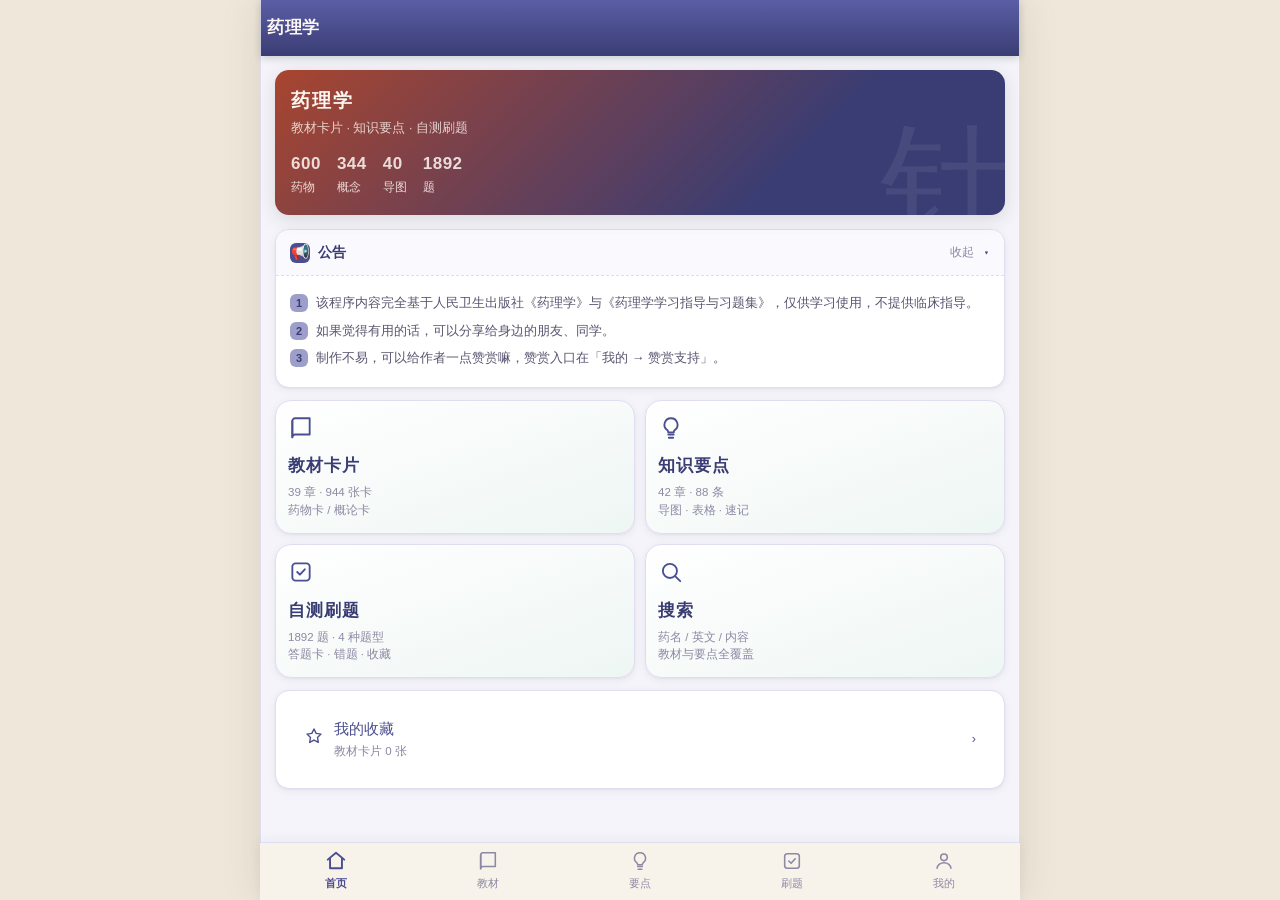
==== commit 6c8c201a: "药理学 v1.0.7：教材标题层级补齐（1070 条）+ 刷题复刻阶段考" ====
--- a/index.html
+++ b/index.html
@@ -8,6 +8,7 @@
 <meta name="description" content="药理学 · 教材卡片 / 知识要点 / 自测刷题（离线可用）">
 <title>药理学</title>
 <link rel="stylesheet" href="app.css">
+<link rel="stylesheet" href="css/quiz.css">
 <meta name="apple-mobile-web-app-capable" content="yes">
 <meta name="apple-mobile-web-app-status-bar-style" content="default">
 <meta name="apple-mobile-web-app-title" content="药理学">
--- a/app.css
+++ b/app.css
@@ -632,3 +632,74 @@
 .resume{border-left:4px solid var(--brown)}
 .chip.on{background:var(--brown);color:#fff;border-color:var(--brown)}
 .chip.gold{color:#b8892f}
+
+/* 导图缩略图 + 点开大图 */
+.rich-img{margin:10px 0;padding:0}
+.rich-img img{display:block;max-width:100%;max-height:280px;width:auto;height:auto;object-fit:contain;
+  margin:0 auto;border:1px solid var(--line);border-radius:10px;background:#fff;cursor:zoom-in}
+.rich-img figcaption{margin-top:4px;text-align:center;font-size:11.5px;color:var(--ink-3)}
+#imgv{position:fixed;inset:0;background:rgba(16,14,30,.94);z-index:90;display:none;overflow:auto;
+  -webkit-overflow-scrolling:touch;padding:16px}
+#imgv.on{display:block}
+#imgv img{display:block;max-width:none;width:auto;margin:0 auto;background:#fff;border-radius:8px}
+.iv-close{position:fixed;right:14px;top:14px;width:38px;height:38px;border-radius:50%;background:rgba(255,255,255,.16);
+  color:#fff;font-size:18px;display:flex;align-items:center;justify-content:center;z-index:91}
+/* 目录层级缩进 */
+.ec-grp.lv1{font-size:12.5px;font-weight:700;color:var(--brown-d);margin-top:8px}
+.ec-grp.lv2{font-size:11.8px;font-weight:600;color:var(--brown);margin-top:5px}
+.ec-grp.lv3{font-size:11.2px;font-weight:600;color:var(--ink-3);margin-top:4px}
+
+/* 知识要点：章列表 + 整章页 */
+.kp-chap{display:flex;align-items:center;gap:10px;padding:11px 14px;border-bottom:1px solid var(--line);
+  text-decoration:none;color:var(--ink);background:var(--card)}
+.kp-chap:last-child{border-bottom:0}
+.kc-no{flex:0 0 26px;height:26px;border-radius:8px;background:var(--brown);color:#fff;font-size:12px;
+  display:inline-flex;align-items:center;justify-content:center}
+.kc-bd{flex:1;min-width:0;display:flex;flex-direction:column;gap:2px}
+.kc-t{font-size:14.5px;font-weight:600}
+.kc-s{font-size:11.5px;color:var(--ink-3)}
+.kp-item{margin-bottom:10px}
+.kp-hd{display:flex;align-items:center;gap:8px;margin-bottom:8px}
+.kp-no{flex:0 0 22px;height:22px;border-radius:7px;background:var(--brown-l);color:var(--brown-d);
+  font-size:12px;font-weight:700;display:inline-flex;align-items:center;justify-content:center}
+.kp-t{flex:1;font-weight:700;color:var(--brown-d);font-size:15px}
+
+/* 刷题：章列表 / 答题卡 / 底部操作条 / 重做范围 */
+.qchap{border-bottom:1px solid var(--line);background:var(--card)}
+.qchap-hd{display:flex;align-items:center;gap:10px;padding:11px 14px;cursor:pointer}
+.qchap-bd{display:none;border-top:1px dashed var(--line)}
+.qchap.open .qchap-bd{display:block}
+.q-bar{position:sticky;bottom:calc(var(--tab) + 8px);z-index:20;display:flex;gap:8px;
+  background:rgba(255,255,255,.94);backdrop-filter:blur(6px);border:1px solid var(--line);
+  border-radius:14px;padding:8px;box-shadow:var(--sd);margin-top:10px}
+.q-bar .btn{flex:1}
+.ans-input{margin:10px 0}
+.ans-input .textarea{min-height:110px}
+.res-card.sm{padding:16px 12px}
+.res-card.sm .res-big{font-size:40px}
+.er-kind.ok{background:var(--green)}
+.er-kind.bad{background:var(--red)}
+.redo-scope{display:flex;flex-direction:column;gap:10px}
+.redo-scope .rd{display:flex;align-items:center;gap:8px;font-size:14px}
+.redo-scope input[type=radio]{width:18px;height:18px;accent-color:var(--brown)}
+.input.xs{display:inline-block;padding:5px 8px;font-size:13px;border:1px solid var(--line);border-radius:8px}
+.q-opt:disabled{opacity:.92}
+
+/* 首页公告（折叠） */
+.ann{background:var(--card);border:1px solid var(--line);border-radius:14px;margin:0 0 12px;overflow:hidden;box-shadow:var(--sd)}
+.ann-hd{display:flex;align-items:center;gap:8px;padding:11px 14px;cursor:pointer;user-select:none}
+.ann-ic{font-size:15px}
+.ann-t{flex:1;font-weight:700;color:var(--brown-d);font-size:14px}
+.ann-more{font-size:11.5px;color:var(--ink-3)}
+.ann-caret{color:var(--brown);font-size:11px;transition:transform .15s;margin-left:2px}
+.ann.open .ann-caret{transform:rotate(90deg)}
+.ann-bd{display:none;border-top:1px dashed var(--line);padding:10px 14px 12px}
+.ann.open .ann-bd{display:block}
+.ann-i{display:flex;gap:8px;font-size:13px;line-height:1.65;color:var(--ink-2);margin:6px 0}
+.ann-n{flex:0 0 18px;height:18px;border-radius:6px;background:var(--brown-l);color:var(--brown-d);
+  font-size:11px;font-weight:700;display:inline-flex;align-items:center;justify-content:center;margin-top:2px}
+
+/* 刷题：状态 chip / 题型批量重做 */
+.ok-chip{background:var(--green-l);border-color:var(--green);color:var(--green)}
+.bad-chip{background:#fbeeed;border-color:var(--red);color:var(--red)}
+.qchap-bd .btn.xs{margin-bottom:0}
--- a/css/quiz.css
+++ b/css/quiz.css
@@ -0,0 +1,202 @@
+/* 药理学 · 刷题（复刻阶段考 zcmu-stage-exam 的目录 / 答题卡 / 答题页版式）
+   主题变量复用 app.css 的靛紫配色；所有选择器均以 qz- 前缀限定，不影响其它板块。 */
+
+/* ---------- 通用小件 ---------- */
+.qz-h2{font-size:12px;color:var(--ink-3);letter-spacing:.6px;margin:16px 4px 8px;font-weight:600}
+.qz-muted{font-size:12px;color:var(--ink-3)}
+.qz-center{text-align:center}
+.qz-chev{color:var(--ink-3);font-size:17px;line-height:1}
+.qz-pb{height:6px;border-radius:99px;background:var(--line);overflow:hidden;margin-top:8px}
+.qz-pb>i{display:block;height:100%;border-radius:99px;background:linear-gradient(90deg,var(--brown),var(--brown-l));transition:width .3s}
+.qz-pb.thin{height:4px;margin-top:6px}
+
+/* ---------- 目录：错题/收藏入口 + 章节卡（阶段考 bank 卡） ---------- */
+.qz-entries{background:var(--card);border:1px solid var(--line);border-radius:var(--r);box-shadow:var(--sd);margin-bottom:6px;overflow:hidden}
+.qz-entry{display:flex;align-items:center;gap:9px;padding:12px 14px;border-bottom:1px solid var(--line);
+  text-decoration:none;color:var(--ink)}
+.qz-entry:last-child{border-bottom:0}
+.qz-entry:active{background:var(--card-2)}
+.qz-entry svg{width:19px;height:19px;fill:none;stroke:var(--brown);stroke-width:1.8;stroke-linecap:round;stroke-linejoin:round}
+.qz-entry-t{flex:1;min-width:0;font-size:14.5px;font-weight:600}
+.qz-entry-s{font-style:normal;font-size:12px;color:var(--ink-3);margin-right:2px}
+
+.qz-chap{display:block;text-decoration:none;color:var(--ink);border-radius:var(--r);padding:13px 14px;margin-bottom:10px}
+.qz-chap:active{background:var(--card-2)}
+.qz-chap-t{font-size:15.5px;font-weight:700;color:var(--ink)}
+.qz-chap-s{font-size:11.5px;color:var(--ink-3);margin-top:2px}
+.qz-nums{display:flex;gap:16px;margin-top:9px;font-size:12px;color:var(--ink-2)}
+.qz-nums b{font-size:15px;color:var(--ink);font-weight:700;font-variant-numeric:tabular-nums}
+
+/* ---------- 题型页（阶段考 trow / modes / hint） ---------- */
+.qz-tlist{padding:2px 14px}
+.qz-trow{display:flex;align-items:center;gap:10px;padding:12px 0;border-bottom:1px solid var(--line);cursor:pointer}
+.qz-trow:last-child{border-bottom:0}
+.qz-trow:active{background:var(--card-2)}
+.qz-tag{flex:0 0 auto;font-size:11px;font-weight:700;color:#fff;background:var(--brown);
+  border-radius:6px;padding:3px 6px;letter-spacing:.5px;text-align:center}
+.qz-tag.t-a1{background:var(--brown)}
+.qz-tag.t-b1{background:#b06a1e}
+.qz-tag.t-x{background:#6b4b9e}
+.qz-tag.t-nm{background:#2f7d76}
+.qz-tag.t-qa{background:#8a5a2b}
+.qz-tname{font-size:14.5px;font-weight:600;color:var(--ink)}
+.qz-tsub{font-size:11.5px;color:var(--ink-3);margin-top:1px}
+.qz-tn{font-size:12px;color:var(--ink-2);text-align:right;line-height:1.5;font-variant-numeric:tabular-nums}
+.qz-tn .qz-chev{font-size:15px}
+.qz-modes{display:grid;grid-template-columns:repeat(3,1fr);gap:8px;margin:2px 0}
+.qz-mode{border:1px solid var(--line);border-radius:10px;padding:10px 4px;text-align:center;
+  background:var(--card);font-size:13px;color:var(--ink-2);cursor:pointer}
+.qz-mode b{display:block;font-size:14px;color:var(--ink);margin-bottom:2px;font-weight:700}
+.qz-mode span{font-size:10.5px;color:var(--ink-3)}
+.qz-mode.on{border-color:var(--brown);background:var(--blue-l)}
+.qz-mode.on b{color:var(--brown-d)}
+.qz-hint{display:flex;align-items:center;gap:8px;margin:14px 4px 6px;padding:12px 14px;
+  background:var(--blue-l);border:1px dashed var(--brown-l);border-radius:10px;
+  font-size:12.5px;line-height:1.6;color:var(--brown-d)}
+.qz-hint svg{width:16px;height:16px;flex:0 0 16px;fill:none;stroke:var(--brown);stroke-width:1.8;stroke-linecap:round;stroke-linejoin:round}
+
+/* ---------- 答题卡（阶段考 viewGrid） ---------- */
+.qz-gbar{display:flex;gap:10px;margin-bottom:10px}
+.qz-gbar .qz-gbtn{flex:1 1 0;height:40px;font-size:14px}
+.qz-gridwrap{background:var(--card);border:1px solid var(--line);border-radius:var(--r);
+  box-shadow:var(--sd);padding:14px}
+.qz-ghead{font-size:13.5px;font-weight:700;color:var(--brown-d);margin-bottom:10px;
+  padding:6px 10px;background:var(--blue-l);border:1px solid var(--line);border-radius:8px}
+.qz-gstats{display:grid;grid-template-columns:repeat(4,1fr);gap:8px;margin-bottom:14px}
+.qz-gstat{background:var(--card-2);border-radius:10px;padding:8px 6px;text-align:center}
+.qz-gstat b{display:block;font-size:17px;color:var(--ink);font-variant-numeric:tabular-nums}
+.qz-gstat b.ok{color:var(--green)}
+.qz-gstat b.bad{color:var(--red)}
+.qz-gstat span{font-size:11px;color:var(--ink-3)}
+.qz-gsec{border-top:1px dashed var(--line-2);padding-top:12px;margin-top:4px}
+.qz-gsec:first-of-type{border-top:0;padding-top:0;margin-top:0}
+.qz-gsec.focus{background:var(--blue-l);border-radius:10px;padding:12px 10px 10px;margin-left:-10px;margin-right:-10px}
+.qz-gsec-hd{display:flex;align-items:center;gap:10px;margin-bottom:10px}
+.qz-gsec-t{font-size:14px;font-weight:700;color:var(--ink)}
+.qz-gsec-s{font-size:11px;color:var(--ink-3);margin-top:1px}
+.qz-gsec-n{font-size:12.5px;font-weight:700;color:var(--brown-d);font-variant-numeric:tabular-nums}
+.qz-grid{display:grid;grid-template-columns:repeat(6,1fr);gap:8px}
+.qz-cell{position:relative;aspect-ratio:1/1;min-height:38px;border-radius:8px;border:1px solid var(--line);
+  background:var(--card);font-size:13px;color:var(--ink-2);cursor:pointer;
+  display:flex;align-items:center;justify-content:center;font-variant-numeric:tabular-nums}
+.qz-cell:active{transform:scale(.96)}
+.qz-cell.s1{background:var(--green);border-color:var(--green);color:#fff;font-weight:700}
+.qz-cell.s2{background:var(--red);border-color:var(--red);color:#fff;font-weight:700}
+.qz-cell.s3{background:#b8892f;border-color:#b8892f;color:#fff;font-weight:700}
+.qz-cell.s4{background:#3a5fa8;border-color:#3a5fa8;color:#fff;font-weight:700}
+.qz-cell.cur{outline:2px solid var(--brown);outline-offset:1px;font-weight:700}
+.qz-cell.hasnote::after{content:'';position:absolute;top:3px;right:3px;width:6px;height:6px;
+  border-radius:50%;background:#2f6fed;box-shadow:0 0 0 1px rgba(255,255,255,.7)}
+.qz-gsec-act{display:flex;gap:8px;margin-top:11px}
+.qz-gsec-act .btn{flex:1;min-width:0}
+.qz-legend{display:flex;flex-wrap:wrap;gap:12px;margin-top:14px;font-size:11px;color:var(--ink-2)}
+.qz-legend span{display:inline-flex;align-items:center;gap:5px}
+.qz-lg{display:inline-block;width:11px;height:11px;border-radius:3px;border:1px solid var(--line);background:var(--card)}
+.qz-lg.s1{background:var(--green);border-color:var(--green)}
+.qz-lg.s2{background:var(--red);border-color:var(--red)}
+.qz-lg.s3{background:#b8892f;border-color:#b8892f}
+.qz-lg.s4{background:#3a5fa8;border-color:#3a5fa8}
+.qz-lg.cur{background:var(--card);outline:2px solid var(--brown);outline-offset:1px}
+.qz-lg.hasnote{position:relative;background:var(--card)}
+.qz-lg.hasnote::after{content:'';position:absolute;top:-2px;right:-2px;width:5px;height:5px;border-radius:50%;background:#2f6fed}
+
+/* ---------- 答题页（阶段考 viewQuiz） ---------- */
+.qz-stat{display:flex;align-items:center;gap:6px;font-size:12px;color:var(--ink-2);
+  background:var(--card-2);border:1px solid var(--line);border-radius:9px;padding:7px 10px;margin-bottom:9px}
+.qz-stat svg{width:14px;height:14px;flex:0 0 14px;fill:none;stroke:var(--ink-3);stroke-width:1.8;stroke-linecap:round}
+.qz-stat .qz-ntag{margin-left:auto;display:inline-flex;align-items:center;gap:4px;color:#8a5a2b;font-weight:600}
+.qz-stat .qz-ntag svg{width:13px;height:13px;flex:0 0 13px;stroke:#8a5a2b}
+.qz-qhead{display:flex;align-items:center;justify-content:space-between;font-size:12px;
+  color:var(--ink-3);margin-bottom:6px}
+.qz-qhead .qz-idx b{color:var(--ink);font-size:14px}
+.qz-qbody{background:var(--card);border:1px solid var(--line);border-radius:var(--r);
+  box-shadow:var(--sd);padding:14px;margin-top:10px}
+.qz-qstem{font-size:15px;line-height:1.8;white-space:pre-wrap;word-break:break-word;font-weight:600;color:var(--ink)}
+.qz-shared{font-size:12px;color:var(--ink-3);margin:10px 0 6px;padding:6px 9px;
+  background:var(--card-2);border-radius:8px;border:1px dashed var(--line-2)}
+.qz-opts{margin-top:12px;display:flex;flex-direction:column;gap:9px}
+.qz-opt{display:flex;gap:10px;align-items:flex-start;text-align:left;border:1px solid var(--line);
+  border-radius:10px;padding:10px 12px;background:var(--card);font:inherit;font-size:14px;
+  line-height:1.6;color:var(--ink);cursor:pointer;transition:background .15s,border-color .15s}
+.qz-opt:active{background:var(--card-2)}
+.qz-opt .qz-k{flex:0 0 22px;height:22px;border-radius:50%;border:1px solid var(--line-2);
+  color:var(--ink-2);font-size:12px;font-weight:700;display:flex;align-items:center;
+  justify-content:center;margin-top:1px}
+.qz-opt .qz-v{flex:1;min-width:0;word-break:break-word}
+.qz-opt.sel{border-color:var(--brown);background:var(--blue-l)}
+.qz-opt.sel .qz-k{background:var(--brown);border-color:var(--brown);color:#fff}
+.qz-opt.right{border-color:var(--green);background:var(--green-l)}
+.qz-opt.right .qz-k{background:var(--green);border-color:var(--green);color:#fff}
+.qz-opt.wrong{border-color:var(--red);background:#f8eeec}
+.qz-opt.wrong .qz-k{background:var(--red);border-color:var(--red);color:#fff}
+.qz-opt.dim{opacity:.52}
+.qz-opt[disabled]{cursor:default;opacity:1}
+.qz-opt[disabled].dim{opacity:.52}
+.qz-tip{font-size:11.5px;color:var(--ink-3);margin-top:8px}
+.qz-submit-row{display:flex;align-items:center;gap:10px;margin-top:10px}
+.qz-submit-row .qz-tip{margin-top:0;flex:1}
+.qz-warn{margin-top:10px;font-size:12.5px;color:var(--red);background:#f8eeec;
+  border:1px solid #e6c6c0;border-radius:9px;padding:8px 10px}
+.qz-ansinput{margin-top:12px}
+.qz-ta{width:100%;min-height:120px;border:1px solid var(--line-2);border-radius:10px;
+  padding:10px 12px;font-size:14px;line-height:1.7;font-family:inherit;color:var(--ink);
+  background:var(--card-2);resize:vertical}
+.qz-ta:focus{outline:2px solid var(--blue-l);border-color:var(--brown-l)}
+.qz-explain{margin-top:12px;border-radius:10px;background:var(--card-2);border:1px solid var(--line);padding:12px}
+.qz-explain-h{font-size:11.5px;color:var(--ink-3);letter-spacing:.5px;margin-bottom:6px;font-weight:600}
+.qz-res{font-size:14px;font-weight:700}
+.qz-res.ok{color:var(--green)}
+.qz-res.bad{color:var(--red)}
+.qz-res.pending{color:#3a5fa8}
+.qz-res.skip{color:#b8892f}
+.qz-ansline{font-size:14px;font-weight:700;color:var(--green);margin-top:4px;line-height:1.65}
+.qz-meta{font-size:11.5px;color:var(--ink-3);margin-top:6px}
+.qz-meta.bad{color:var(--red)}
+.qz-ansbox{margin-top:8px;border:1px dashed var(--line-2);border-radius:10px;padding:10px 12px;background:var(--card)}
+.qz-ansh{font-weight:700;color:var(--brown-d);margin-bottom:5px;font-size:13px}
+.qz-anst{font-size:13.5px;line-height:1.8;color:var(--ink);white-space:pre-wrap;word-break:break-word}
+.qz-myans{margin-top:9px;border-radius:10px;background:var(--card);border:1px solid var(--line);padding:9px 11px}
+.qz-myans-h{font-size:12px;font-weight:700;color:var(--ink-2);margin-bottom:3px}
+.qz-myans-t{font-size:13px;line-height:1.7;color:var(--ink);white-space:pre-wrap;word-break:break-word}
+.qz-self{display:flex;align-items:center;gap:8px;margin-top:10px}
+.qz-self-l{font-size:12px;color:var(--ink-2)}
+.qz-self .btn.on{background:var(--brown);color:#fff;border-color:var(--brown-d)}
+
+/* 笔记：题目下方内嵌（阶段考 note-inline） */
+.qz-noteprev{display:flex;gap:8px;margin-top:12px;background:#fffaf0;border:1px dashed #e2c48e;
+  border-radius:10px;padding:10px 12px;font-size:13px;color:#6b5427;line-height:1.7;cursor:pointer}
+.qz-noteprev svg{width:15px;height:15px;flex:0 0 15px;margin-top:2px;fill:none;stroke:#b8892f;
+  stroke-width:1.8;stroke-linecap:round;stroke-linejoin:round}
+.qz-noteprev span{white-space:pre-wrap;word-break:break-word}
+.qz-note{margin-top:12px;background:#fffdf5;border:1px solid #eedcbb;border-radius:12px;padding:12px}
+.qz-note-hd{display:flex;align-items:center;gap:6px;font-size:13px;font-weight:700;color:#8a5a2b;margin-bottom:8px}
+.qz-note-hd svg{width:15px;height:15px;flex:0 0 15px;fill:none;stroke:#b8892f;stroke-width:1.8;stroke-linecap:round;stroke-linejoin:round}
+.qz-note-hd em{margin-left:auto;font-style:normal;font-weight:400;font-size:11px;color:#b39a6d}
+.qz-note-ta{width:100%;min-height:100px;border:1px solid #eedcbb;border-radius:10px;padding:10px;
+  font-size:14px;font-family:inherit;line-height:1.7;background:#fff;color:var(--ink);resize:vertical}
+.qz-note-ta:focus{outline:2px solid #fff1d6;border-color:#d7a84a}
+.qz-note-act{display:flex;gap:8px;margin-top:9px;justify-content:flex-end}
+
+/* 工具条（阶段考 qtools） */
+.qz-tools{display:flex;gap:8px;margin:12px 0 4px}
+.qz-tool{flex:1;display:flex;flex-direction:column;align-items:center;gap:3px;
+  border:1px solid var(--line);background:var(--card);border-radius:10px;padding:8px 2px;
+  font-size:11px;color:var(--ink-2);cursor:pointer}
+.qz-tool svg{width:18px;height:18px;fill:none;stroke:currentColor;stroke-width:1.8;stroke-linecap:round;stroke-linejoin:round}
+.qz-tool.on{color:var(--green);border-color:var(--green);background:var(--green-l)}
+.qz-tool:active{background:var(--card-2)}
+
+/* 底部操作条（阶段考 qfoot，吸在底部导航之上） */
+.qz-foot{position:sticky;bottom:calc(var(--tab) + env(safe-area-inset-bottom) + 8px);z-index:20;
+  display:flex;gap:8px;align-items:center;margin-top:12px;padding:8px;
+  background:rgba(255,255,255,.95);backdrop-filter:blur(6px);
+  border:1px solid var(--line);border-radius:14px;box-shadow:var(--sd)}
+.qz-foot .qz-fb{flex:1;min-width:0}
+.qz-foot .qz-fb svg{width:16px;height:16px;fill:none;stroke:currentColor;stroke-width:1.8;stroke-linecap:round;stroke-linejoin:round}
+
+/* 错题本分段（阶段考 seg） */
+.qz-seg{display:flex;background:var(--paper-2);border:1px solid var(--line);border-radius:10px;
+  padding:3px;margin-bottom:10px}
+.qz-seg button{flex:1;border:0;background:transparent;padding:8px;border-radius:8px;
+  font-size:13px;color:var(--ink-2);font-family:inherit;cursor:pointer}
+.qz-seg button.on{background:var(--card);color:var(--ink);font-weight:700;box-shadow:var(--sd)}
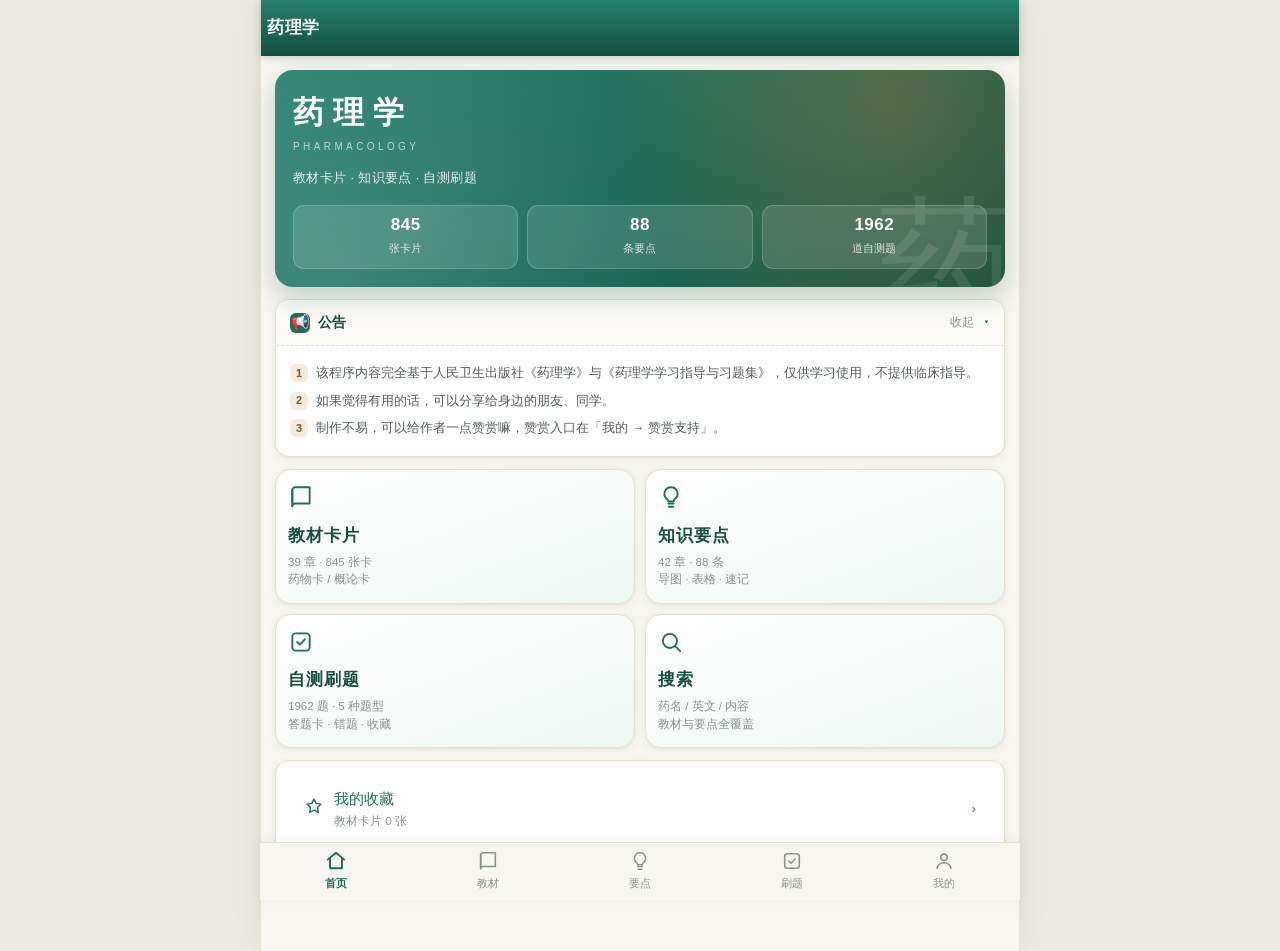
==== commit 82c298a5: "药理学 v2.0.0：教材标题层级重建 + 知识要点导图修复 + 第三十五章题库 OCR 补录 + 竹青新配色" ====
--- a/index.html
+++ b/index.html
@@ -3,7 +3,7 @@
 <head>
 <meta charset="utf-8">
 <meta name="viewport" content="width=device-width,initial-scale=1,maximum-scale=1,user-scalable=no,viewport-fit=cover">
-<meta name="theme-color" content="#4b4e8f">
+<meta name="theme-color" content="#1e6e5c">
 <meta name="format-detection" content="telephone=no">
 <meta name="description" content="药理学 · 教材卡片 / 知识要点 / 自测刷题（离线可用）">
 <title>药理学</title>
--- a/app.css
+++ b/app.css
@@ -1,15 +1,16 @@
-/* 中药学 · 宣纸米色 + 赭石棕 主题 */
+/* 药理学 · 竹青 + 米白 + 陶橙 主题（第二版配色；主色变量沿用旧名 brown/blue 以免遗漏组件） */
 :root{
-  --paper:#f5f4fa; --paper-2:#eceafa; --paper-3:#dcd9ef;
-  --card:#ffffff; --card-2:#faf9fd;
-  --ink:#221f33; --ink-2:#5a5570; --ink-3:#8d88a3;
-  --brown:#4b4e8f; --brown-d:#3a3d73; --brown-l:#9d9fca;
+  --paper:#f8f6f0; --paper-2:#efece3; --paper-3:#e3ded1;
+  --card:#ffffff; --card-2:#fbfaf6;
+  --ink:#1f2724; --ink-2:#55605a; --ink-3:#8a938c;
+  --brown:#1e6e5c; --brown-d:#14503f; --brown-l:#8fbdb0;
   --red:#a8382f; --red-l:#d08b80;
-  --green:#2f7d4e; --green-l:#e4efe4;
-  --blue:#4b4e8f; --blue-l:#eeecfa;
-  --line:#e0ddf0; --line-2:#cfcbe4;
-  --sd:0 1px 2px rgba(27,42,38,.05), 0 2px 10px rgba(27,42,38,.06);
-  --sd-2:0 4px 18px rgba(27,42,38,.14);
+  --green:#2f7d4e; --green-l:#e6f0e8;
+  --blue:#1e6e5c; --blue-l:#e9f2ee;
+  --accent:#c4813a; --accent-l:#f6ebdc;
+  --line:#e5e0d4; --line-2:#d6d0c0;
+  --sd:0 1px 2px rgba(31,39,36,.05), 0 2px 10px rgba(31,39,36,.06);
+  --sd-2:0 6px 20px rgba(31,39,36,.16);
   --r:14px; --r-s:10px;
   --hd:56px; --tab:58px;
 }
@@ -31,8 +32,8 @@
 #hd{
   position:sticky; top:0; z-index:30; height:var(--hd);
   display:flex; align-items:center; gap:6px; padding:0 10px 0 6px;
-  background:linear-gradient(180deg,#5b5ea6,#3a3d73);
-  color:#fdf7f2; box-shadow:0 2px 8px rgba(18,38,32,.20);
+  background:linear-gradient(180deg,var(--brown),var(--brown-d));
+  color:#f7fbf9; box-shadow:0 2px 8px rgba(18,38,32,.20);
   padding-top:env(safe-area-inset-top);
   height:calc(var(--hd) + env(safe-area-inset-top));
 }
@@ -101,8 +102,8 @@
   cursor:pointer; user-select:none; font-family:inherit;
 }
 .btn:active{transform:scale(.985); background:var(--card-2)}
-.btn.primary{background:linear-gradient(180deg,#5b5ea6,#4b4e8f); border-color:#2f3260; color:#fff}
-.btn.primary:active{background:#3a3d73}
+.btn.primary{background:linear-gradient(180deg,var(--brown),var(--brown)); border-color:var(--brown-d); color:#fff}
+.btn.primary:active{background:var(--brown-d)}
 .btn.danger{color:var(--red); border-color:#e6c6c0; background:#f8f1f0}
 .btn.ghost{background:transparent; border-color:transparent; color:var(--brown)}
 .btn.block{width:100%}
@@ -113,7 +114,7 @@
 /* 标签/胶囊 */
 .chip{display:inline-flex; align-items:center; gap:4px; height:26px; padding:0 10px; border-radius:20px;
   background:var(--paper-2); border:1px solid var(--line); color:var(--brown-d); font-size:12.5px}
-.chip.solid{background:#eeecfa; border-color:#d3cfe8}
+.chip.solid{background:var(--blue-l); border-color:var(--line-2)}
 .chip.gray{color:var(--ink-2); background:var(--paper-2)}
 .chip.on{background:var(--brown); border-color:var(--brown-d); color:#fff}
 .badge{display:inline-block; min-width:18px; height:18px; line-height:18px; padding:0 5px; border-radius:9px;
@@ -189,7 +190,7 @@
 .sec-label:before{content:""; width:3px; height:13px; border-radius:2px; background:var(--brown-l)}
 .sec-body{font-size:15.5px; line-height:1.85; color:var(--ink)}
 .eff-wrap{display:flex; flex-wrap:wrap; gap:7px}
-.eff{background:#f7ebe5; border:1px solid #e6cec4; color:#3a3d73; border-radius:8px; padding:4px 10px; font-size:14.5px}
+.eff{background:var(--accent-l); border:1px solid #e8d3bf; color:var(--brown-d); border-radius:8px; padding:4px 10px; font-size:14.5px}
 .app-item{margin-bottom:10px}
 .app-t{font-weight:600; color:var(--brown-d); font-size:15px; margin-bottom:2px}
 .app-d{font-size:14.6px; line-height:1.8; color:var(--ink); text-align:justify}
@@ -228,7 +229,7 @@
 .opt:active{background:var(--card-2)}
 .opt .oi{flex:0 0 auto; width:22px; height:22px; border-radius:50%; border:1.6px solid var(--line-2);
   color:var(--ink-3); font-size:12.5px; display:flex; align-items:center; justify-content:center; margin-top:1px}
-.opt.sel{border-color:var(--brown); background:#f8ebe6}
+.opt.sel{border-color:var(--brown); background:var(--accent-l)}
 .opt.sel .oi{background:var(--brown); border-color:var(--brown); color:#fff}
 .opt.right{border-color:#86c49a; background:var(--green-l)}
 .opt.right .oi{background:var(--green); border-color:var(--green); color:#fff}
@@ -236,18 +237,10 @@
 .opt.wrong .oi{background:var(--red); border-color:var(--red); color:#fff}
 .opt.lock{pointer-events:none}
 .opt .ot{flex:1}
-/* 首页 */
-.hero{position:relative; overflow:hidden; border-radius:var(--r); padding:18px 16px;
-  background:linear-gradient(135deg,#a8452f,#3a3d73 70%); color:#fdf7f2; box-shadow:var(--sd-2); margin-bottom:14px}
-.hero:after{content:"针"; position:absolute; right:-6px; bottom:-34px; font-size:130px;
-  font-family:"Songti SC","STSong",serif; color:rgba(255,255,255,.07); line-height:1}
-.hero h1{font-size:19px; letter-spacing:2px; margin-bottom:4px; font-family:"Songti SC","STSong",serif}
-.hero p{font-size:12.5px; opacity:.8; margin:0}
-.hero .mini{margin-top:12px; display:flex; gap:16px; font-size:11.5px; opacity:.85}
-.hero .mini b{display:block; font-size:17px; font-weight:600; opacity:1; letter-spacing:.5px}
-.notice{background:#eef6f3; border:1px solid #d3cfe8; border-radius:var(--r); padding:12px 14px; margin-bottom:14px}
-.notice .nt{display:flex; align-items:center; gap:6px; font-size:12.5px; color:#3a3d73; font-weight:600; margin-bottom:5px}
-.notice .nb{font-size:13.2px; color:#3b3660; line-height:1.7}
+/* 首页封面卡见文件末尾「主题重定」段 */
+.notice{background:#eef6f3; border:1px solid #d9e4de; border-radius:var(--r); padding:12px 14px; margin-bottom:14px}
+.notice .nt{display:flex; align-items:center; gap:6px; font-size:12.5px; color:var(--brown-d); font-weight:600; margin-bottom:5px}
+.notice .nb{font-size:13.2px; color:#3d4741; line-height:1.7}
 .grid2{display:grid; grid-template-columns:1fr 1fr; gap:10px}
 .tile{position:relative; background:var(--card); border:1px solid var(--line); border-radius:13px;
   padding:14px 13px; box-shadow:var(--sd); cursor:pointer; overflow:hidden}
@@ -298,39 +291,39 @@
 /* ===== 方剂学专有样式 ===== */
 .act-row.six{grid-template-columns:repeat(3,1fr)}
 .fx-compo{font-size:15.5px; line-height:1.9; color:var(--ink)}
-.fx-song{font-family:"Songti SC","STSong","Noto Serif SC",serif; font-size:16.5px; line-height:1.95; color:#3a3d73;
-  background:#eef6f3; border:1px dashed #d3cfe8; border-radius:10px; padding:10px 12px}
-.fx-func{font-size:15px; color:#3a3d73; font-weight:600}
+.fx-song{font-family:"Songti SC","STSong","Noto Serif SC",serif; font-size:16.5px; line-height:1.95; color:var(--brown-d);
+  background:#eef6f3; border:1px dashed var(--line-2); border-radius:10px; padding:10px 12px}
+.fx-func{font-size:15px; color:var(--brown-d); font-weight:600}
 .fx-ind{font-size:15px; line-height:1.85; margin-bottom:6px}
 .fx-apply{font-size:14.4px; line-height:1.85; color:var(--ink-2); margin-bottom:6px}
 .fx-role{display:flex; gap:10px; margin-bottom:10px; align-items:flex-start}
-.fx-badge{flex:0 0 auto; width:26px; height:26px; border-radius:8px; background:#eeecfa; color:#3a3d73;
-  font-weight:700; font-size:14px; display:flex; align-items:center; justify-content:center; border:1px solid #d3cfe8}
+.fx-badge{flex:0 0 auto; width:26px; height:26px; border-radius:8px; background:var(--blue-l); color:var(--brown-d);
+  font-weight:700; font-size:14px; display:flex; align-items:center; justify-content:center; border:1px solid #d9e4de}
 .fx-role-body{flex:1; min-width:0}
 .fx-line{font-size:14.6px; line-height:1.85; margin-bottom:4px}
-.fx-line b{color:#3a3d73; font-weight:600}
+.fx-line b{color:var(--brown-d); font-weight:600}
 .fx-peiwu,.fx-zongkuo{color:var(--ink-2); padding-left:10px; border-left:2px solid var(--line)}
-.fx-tag{display:inline-block; font-size:11.5px; color:#3a3d73; background:#eeecfa; border-radius:6px;
-  padding:0 6px; margin-right:6px; border:1px solid #d3cfe8}
+.fx-tag{display:inline-block; font-size:11.5px; color:var(--brown-d); background:var(--blue-l); border-radius:6px;
+  padding:0 6px; margin-right:6px; border:1px solid #d9e4de}
 .fx-note{font-size:13.8px; color:#7a5a2e; background:#fdf8e9; border:1px solid #e8dcb8; border-radius:9px; padding:9px 11px; line-height:1.75}
 .fx-plain{margin-top:8px}
 .fx-diff{font-size:14.5px; line-height:1.85; color:var(--ink); margin-bottom:8px}
 .fx-diffbox{margin-bottom:12px; padding-bottom:10px; border-bottom:1px dashed var(--line)}
 .fx-diffbox:last-child{border-bottom:0; padding-bottom:0; margin-bottom:0}
-.fx-difftt{font-weight:600; color:#3a3d73; font-size:14.8px; margin-bottom:3px}
+.fx-difftt{font-weight:600; color:var(--brown-d); font-size:14.8px; margin-bottom:3px}
 .fx-difftx{font-size:14.2px; line-height:1.82; color:var(--ink)}
 .tc-sub{margin-bottom:16px; padding-bottom:12px; border-bottom:1px dashed var(--line)}
 .tc-sub:last-child{border-bottom:0}
-.tc-sub-hd{font-size:14.5px; font-weight:600; color:#3a3d73; margin-bottom:8px}
+.tc-sub-hd{font-size:14.5px; font-weight:600; color:var(--brown-d); margin-bottom:8px}
 .opt-chip{display:inline-flex; align-items:center; height:38px; padding:0 14px; margin:0 8px 8px 0;
   border:1px solid var(--line); border-radius:10px; background:var(--card); color:var(--ink); font-size:14.5px; cursor:pointer}
-.opt-chip.sel{border-color:var(--brown); background:#f8ebe6; color:#3a3d73; font-weight:600}
+.opt-chip.sel{border-color:var(--brown); background:var(--accent-l); color:var(--brown-d); font-weight:600}
 .opt-chip.right{border-color:#86c49a; background:var(--green-l); color:#245c3b}
 .opt-chip.wrong{border-color:#d9a79f; background:#fbf1ef; color:#8a3b3b}
 .opt-chip.lock{pointer-events:none}
 .cmp-slot{border:1px dashed var(--line-2); border-radius:12px; padding:12px 14px; background:var(--card); margin-bottom:10px}
 .cmp-slot .cs-t{font-size:12px; color:var(--ink-3); margin-bottom:6px}
-.cmp-slot .cs-n{font-size:18px; font-family:"Songti SC","STSong",serif; color:#3a3d73; font-weight:600}
+.cmp-slot .cs-n{font-size:18px; font-family:"Songti SC","STSong",serif; color:var(--brown-d); font-weight:600}
 .cmp-sel{width:100%; margin-top:8px; height:42px; border:1px solid var(--line-2); border-radius:10px;
   background:var(--card); font-size:15px; padding:0 10px; color:var(--ink); font-family:inherit}
 .cmp-res{margin-top:6px}
@@ -349,7 +342,7 @@
 /* ===== 组成对比：可搜索选择 ===== */
 .cmp-slot.on{border-color:var(--brown); box-shadow:0 0 0 3px rgba(63,125,111,.10)}
 .cs-pick{display:flex; align-items:center; gap:10px; margin-top:6px; cursor:pointer}
-.cs-pick .cs-n{font-size:17px; font-family:"Songti SC","STSong",serif; color:#3a3d73; font-weight:600; flex:1; min-width:0;
+.cs-pick .cs-n{font-size:17px; font-family:"Songti SC","STSong",serif; color:var(--brown-d); font-weight:600; flex:1; min-width:0;
   overflow:hidden; text-overflow:ellipsis; white-space:nowrap}
 .cs-pick .cs-btn{flex:0 0 auto; font-size:12.5px; color:var(--ink-3); border:1px solid var(--line-2);
   border-radius:8px; padding:3px 9px; background:var(--card)}
@@ -523,7 +516,7 @@
 .q-syn-t{font-weight:700;color:var(--brown-d);font-size:14.5px}
 .q-sep{border:0;border-top:1px dashed var(--line-2);margin:16px 0 0}
 
-/* ================= 针灸学：双板块首页 / 腧穴卡 / 治疗单元 ================= */
+/* ================= 上一个项目的遗留组件（本项目未用，保留以免误伤其他规则） ================= */
 .big-grid{display:grid;grid-template-columns:1fr 1fr;gap:10px;margin-bottom:12px}
 .big{display:flex;flex-direction:column;gap:4px;background:linear-gradient(160deg,#ffffff,#eef6f3);
   border:1px solid var(--line);border-radius:16px;padding:14px 12px;text-decoration:none;color:var(--ink);
@@ -703,3 +696,46 @@
 .ok-chip{background:var(--green-l);border-color:var(--green);color:var(--green)}
 .bad-chip{background:#fbeeed;border-color:var(--red);color:var(--red)}
 .qchap-bd .btn.xs{margin-bottom:0}
+
+body{background:var(--paper-2); color:var(--ink)}
+#app{background:var(--paper); box-shadow:0 0 40px rgba(31,39,36,.10)}
+#hd{background:linear-gradient(180deg,#26806c,#14503f); color:#f7fbf9;
+  box-shadow:0 2px 8px rgba(20,80,63,.22)}
+#tabbar{background:rgba(248,246,240,.97)}
+#tabbar .tab.on{color:var(--brown)}
+.part-hd{color:var(--brown-d)}
+.ec-sec{color:var(--brown-d)}
+.ann-t{color:var(--brown-d)}
+.ann-n{background:var(--accent-l); color:#8a5a20}
+.chip.gold,.flag.gold{color:var(--accent)}
+
+/* ---------- 首页封面卡（新设计：教材封面 + 英文副标 + 三段统计 + 「药」印章）---------- */
+.hero{position:relative; overflow:hidden; border-radius:18px; padding:22px 18px 18px; color:#fff;
+  background:linear-gradient(135deg,#2b8370 0%,#1e6e5c 46%,#14503f 100%);
+  box-shadow:0 10px 26px rgba(20,80,63,.24); margin-bottom:12px}
+.hero:before{content:""; position:absolute; inset:0; pointer-events:none;
+  background:radial-gradient(circle at 84% 14%, rgba(196,129,58,.34), transparent 44%),
+             radial-gradient(circle at 8% 92%, rgba(255,255,255,.12), transparent 48%)}
+.hero:after{content:"药"; position:absolute; right:-12px; bottom:-46px; font-size:138px; line-height:1;
+  font-family:"Songti SC","STSong","Noto Serif SC",serif; color:rgba(255,255,255,.10); pointer-events:none}
+.hero-t{font-size:31px; letter-spacing:9px; margin:0; font-weight:600; position:relative; z-index:1}
+.hero-en{font-size:10px; letter-spacing:3.4px; opacity:.66; margin-top:5px; position:relative; z-index:1}
+.hero-d{margin:13px 0 0; font-size:12.5px; opacity:.88; letter-spacing:.4px; position:relative; z-index:1}
+.hero-stats{display:flex; gap:9px; margin-top:16px; position:relative; z-index:1}
+.hero-stats .hs{flex:1; background:rgba(255,255,255,.13); border:1px solid rgba(255,255,255,.18);
+  border-radius:11px; padding:8px 4px; text-align:center}
+.hero-stats b{display:block; font-size:17px; font-weight:600; letter-spacing:.5px; line-height:1.25}
+.hero-stats span{font-size:10.5px; opacity:.82}
+
+/* ---------- 章/节概述（折叠）---------- */
+details.intro{margin:8px 0 10px; border:1px dashed var(--line-2); border-radius:10px;
+  background:var(--card-2); overflow:hidden}
+details.intro>summary{cursor:pointer; list-style:none; padding:7px 11px; font-size:12.5px;
+  color:var(--brown-d); font-weight:600; display:flex; align-items:center; gap:6px}
+details.intro>summary::-webkit-details-marker{display:none}
+details.intro>summary:before{content:"▸"; font-size:10px; color:var(--accent); transition:transform .15s}
+details.intro[open]>summary:before{transform:rotate(90deg)}
+details.intro>summary:after{content:"展开"; margin-left:auto; font-weight:400; font-size:11px; color:var(--ink-3)}
+details.intro[open]>summary:after{content:"收起"}
+details.intro>.rich{padding:2px 12px 10px; font-size:13.5px; color:var(--ink-2); max-height:none}
+details.intro>.rich p{margin:6px 0}
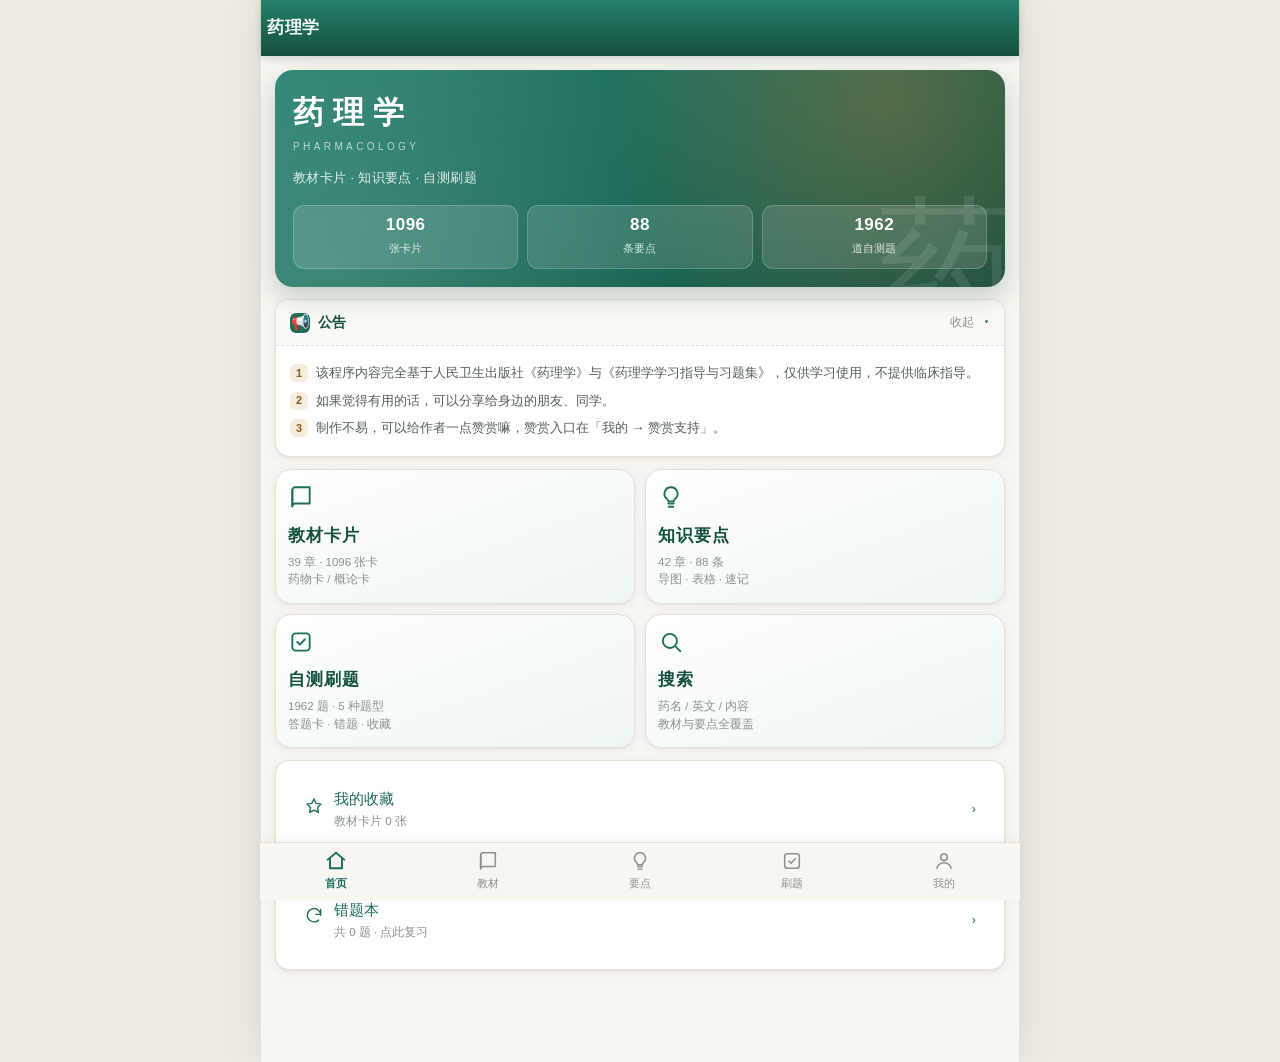
==== commit fb2aeadc: "药理学 v1.0.0：教材卡片 922 条 + 知识要点（40 导图/41 表）+ 自测刷题 1892 题" ====
--- a/index.html
+++ b/index.html
@@ -29,6 +29,7 @@
 <script src="data/material.js"></script>
 <script src="data/kp.js"></script>
 <script src="data/quiz.js"></script>
+<script src="data/idmap.js"></script>
 <script src="js/core.js"></script>
 <script src="js/ui.js"></script>
 <script src="js/cards.js"></script>
@@ -41,7 +42,7 @@
 (function () {
   if (!('serviceWorker' in navigator)) return;
   window.addEventListener('load', function () {
-    navigator.serviceWorker.register('sw.js', { scope: './' }).catch(function () {});
+    navigator.serviceWorker.register('sw.js', { scope: './', updateViaCache: 'none' }).catch(function () {});
   });
 })();
 </script>
--- a/app.css
+++ b/app.css
@@ -583,6 +583,9 @@
 .er.hid .er-nm{text-decoration:line-through;opacity:.55}
 .er-kind{flex:0 0 auto;width:20px;height:20px;border-radius:6px;font-size:11px;display:inline-flex;align-items:center;justify-content:center;background:var(--brown);color:#fff}
 .er-kind.topic{background:var(--brown-l)}
+.er-kind.intro{background:var(--accent); color:#fff}
+.er.intro-card .er-nm{font-style:normal; color:var(--ink-2)}
+details.intro{display:none}
 .er-nm{flex:1;min-width:0;font-size:14px}
 .ct-en{font-size:12px;color:var(--ink-3);font-weight:400;margin-left:6px}
 .q-tag{display:inline-block;font-size:11px;color:#fff;background:var(--brown);border-radius:6px;padding:2px 7px;margin-right:6px}
@@ -739,3 +742,13 @@
 details.intro[open]>summary:after{content:"收起"}
 details.intro>.rich{padding:2px 12px 10px; font-size:13.5px; color:var(--ink-2); max-height:none}
 details.intro>.rich p{margin:6px 0}
+
+/* 表格图片（原书扫描） */
+.tbl-fig{margin:10px 0 14px}
+.tbl-fig img{display:block;width:100%;height:auto;border:1px solid var(--line);
+  border-radius:8px;background:#fff;cursor:zoom-in}
+.tbl-fig figcaption{margin-top:4px;font-size:12px;color:#8a938c;text-align:center}
+
+/* 知识要点：篇标题 */
+.kp-part{margin:16px 2px 6px;font-size:12.5px;font-weight:700;color:#14503f;
+  letter-spacing:.5px;padding-left:8px;border-left:3px solid var(--accent)}
--- a/css/quiz.css
+++ b/css/quiz.css
@@ -200,3 +200,34 @@
 .qz-seg button{flex:1;border:0;background:transparent;padding:8px;border-radius:8px;
   font-size:13px;color:var(--ink-2);font-family:inherit;cursor:pointer}
 .qz-seg button.on{background:var(--card);color:var(--ink);font-weight:700;box-shadow:var(--sd)}
+
+/* ============ 自定义批量重做：选择模式 ============ */
+.qz-gbar{display:flex; gap:8px; align-items:center}
+.qz-gbar .qz-gbtn2{flex:0 0 auto}
+.qz-cell.sel{outline:3px solid var(--accent); outline-offset:-3px;
+  background:var(--accent-l) !important; color:#7d4f18 !important; font-weight:700;
+  box-shadow:inset 0 0 0 1px rgba(196,129,58,.35)}
+#main.sel-on .qz-cell{cursor:pointer}
+.qz-selbar{display:none; position:sticky; bottom:6px; z-index:6; margin-top:10px;
+  background:var(--card); border:1px solid var(--line-2); border-radius:12px;
+  box-shadow:var(--sd-2); padding:8px 10px; align-items:center; gap:8px}
+.qz-selbar.on{display:flex}
+.qz-seln{flex:1; font-size:13px; color:var(--ink-2)}
+.qz-seln b{color:var(--accent); font-size:16px; margin:0 2px}
+
+/* ============ 错题本：自动保留 + 手动「移除错题」（2026-11-24） ============ */
+/* 答题页的错题管理条：只要题在错题本里就显示（含已掌握 / 重做后） */
+.qz-wbar{display:flex; align-items:center; gap:10px; margin:12px 0 4px;
+  padding:9px 12px; background:#f8f1f0; border:1px dashed #e6c6c0; border-radius:10px}
+.qz-wbar-t{flex:1; min-width:0; display:flex; align-items:center; gap:6px;
+  font-size:11.5px; line-height:1.5; color:#8a5a2b}
+.qz-wbar-t svg{width:15px; height:15px; flex:0 0 15px; fill:none; stroke:#b8892f;
+  stroke-width:1.8; stroke-linecap:round; stroke-linejoin:round}
+.qz-wbar .btn{flex:0 0 auto}
+/* 错题答题卡：每道错题一行的「移除」列表 */
+.qz-wlist{margin-top:10px; padding-top:8px; border-top:1px dashed var(--line-2)}
+.qz-wrow{display:flex; align-items:center; gap:10px; padding:6px 2px; border-bottom:1px dashed var(--line)}
+.qz-wrow:last-child{border-bottom:0}
+.qz-wrow-t{flex:1; min-width:0; font-size:12px; line-height:1.5; color:var(--ink-2);
+  display:-webkit-box; -webkit-line-clamp:2; -webkit-box-orient:vertical; overflow:hidden}
+.qz-wrow .btn{flex:0 0 auto}
